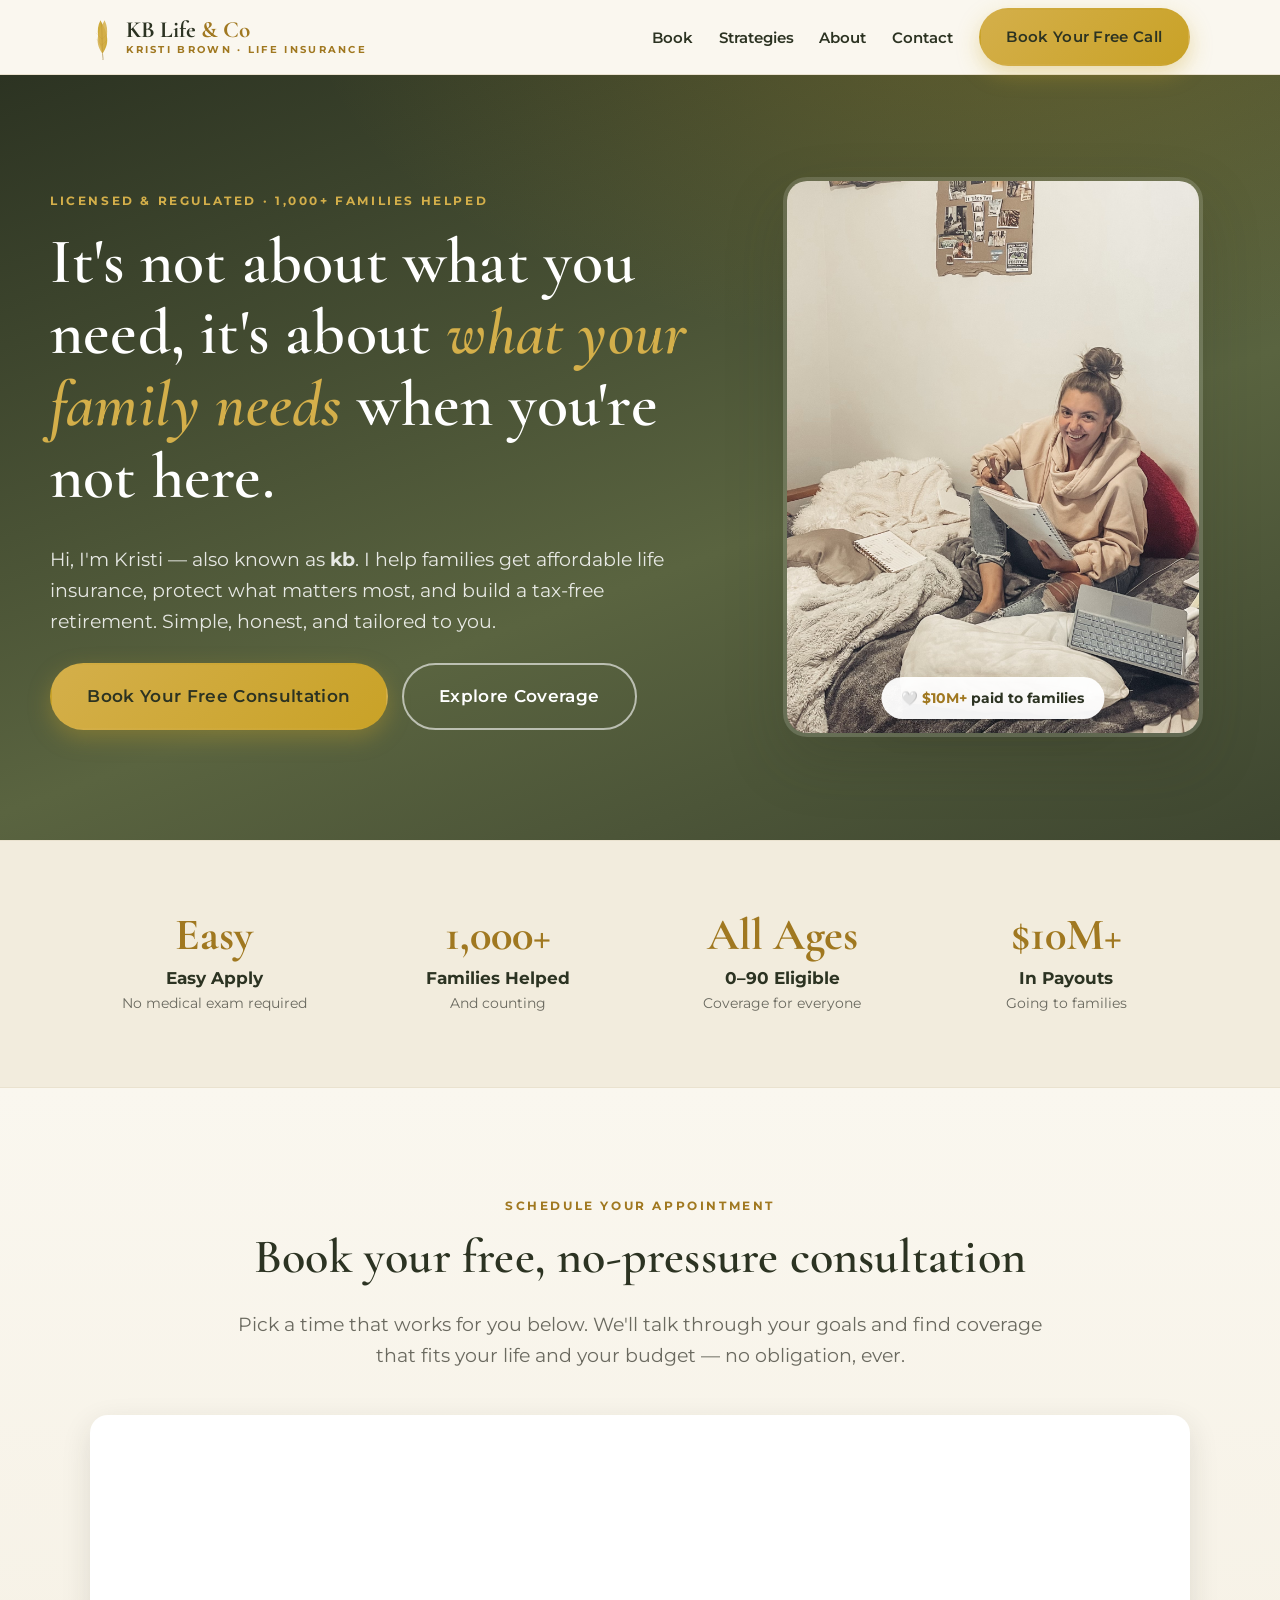
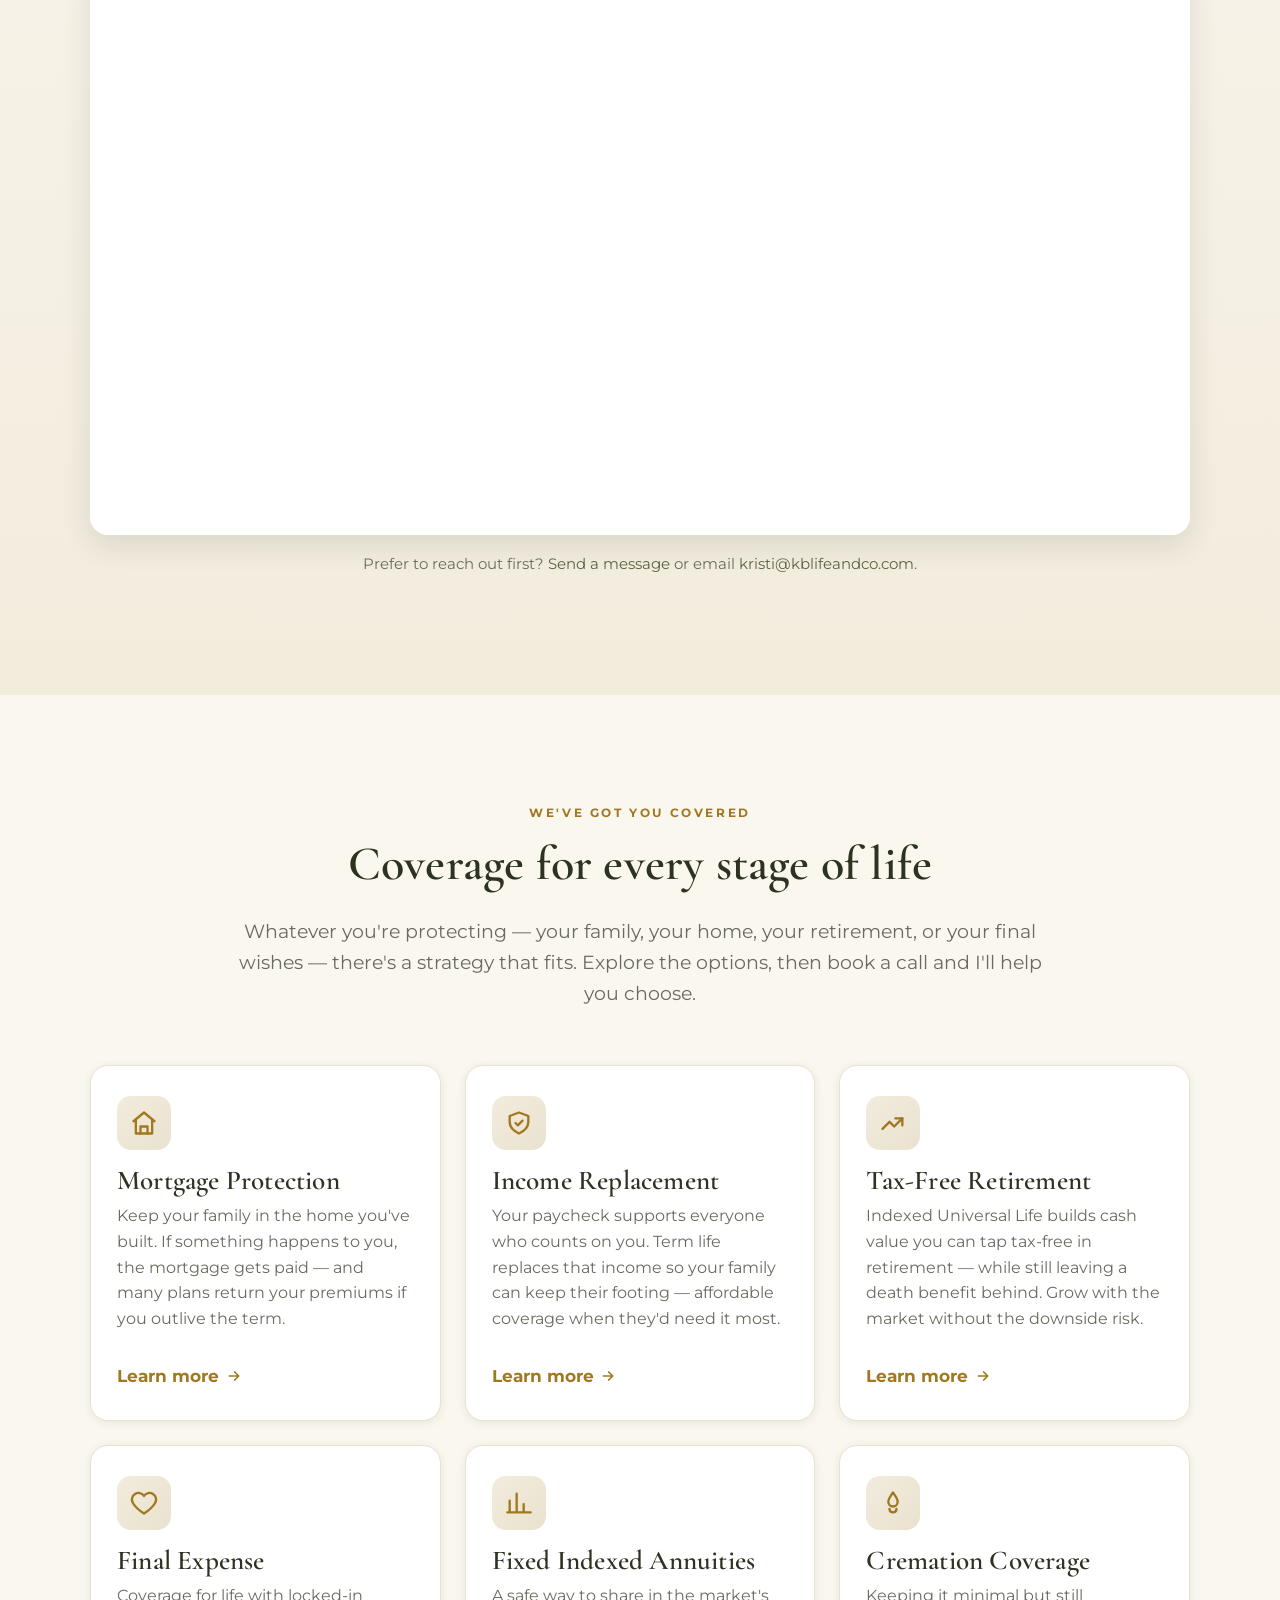
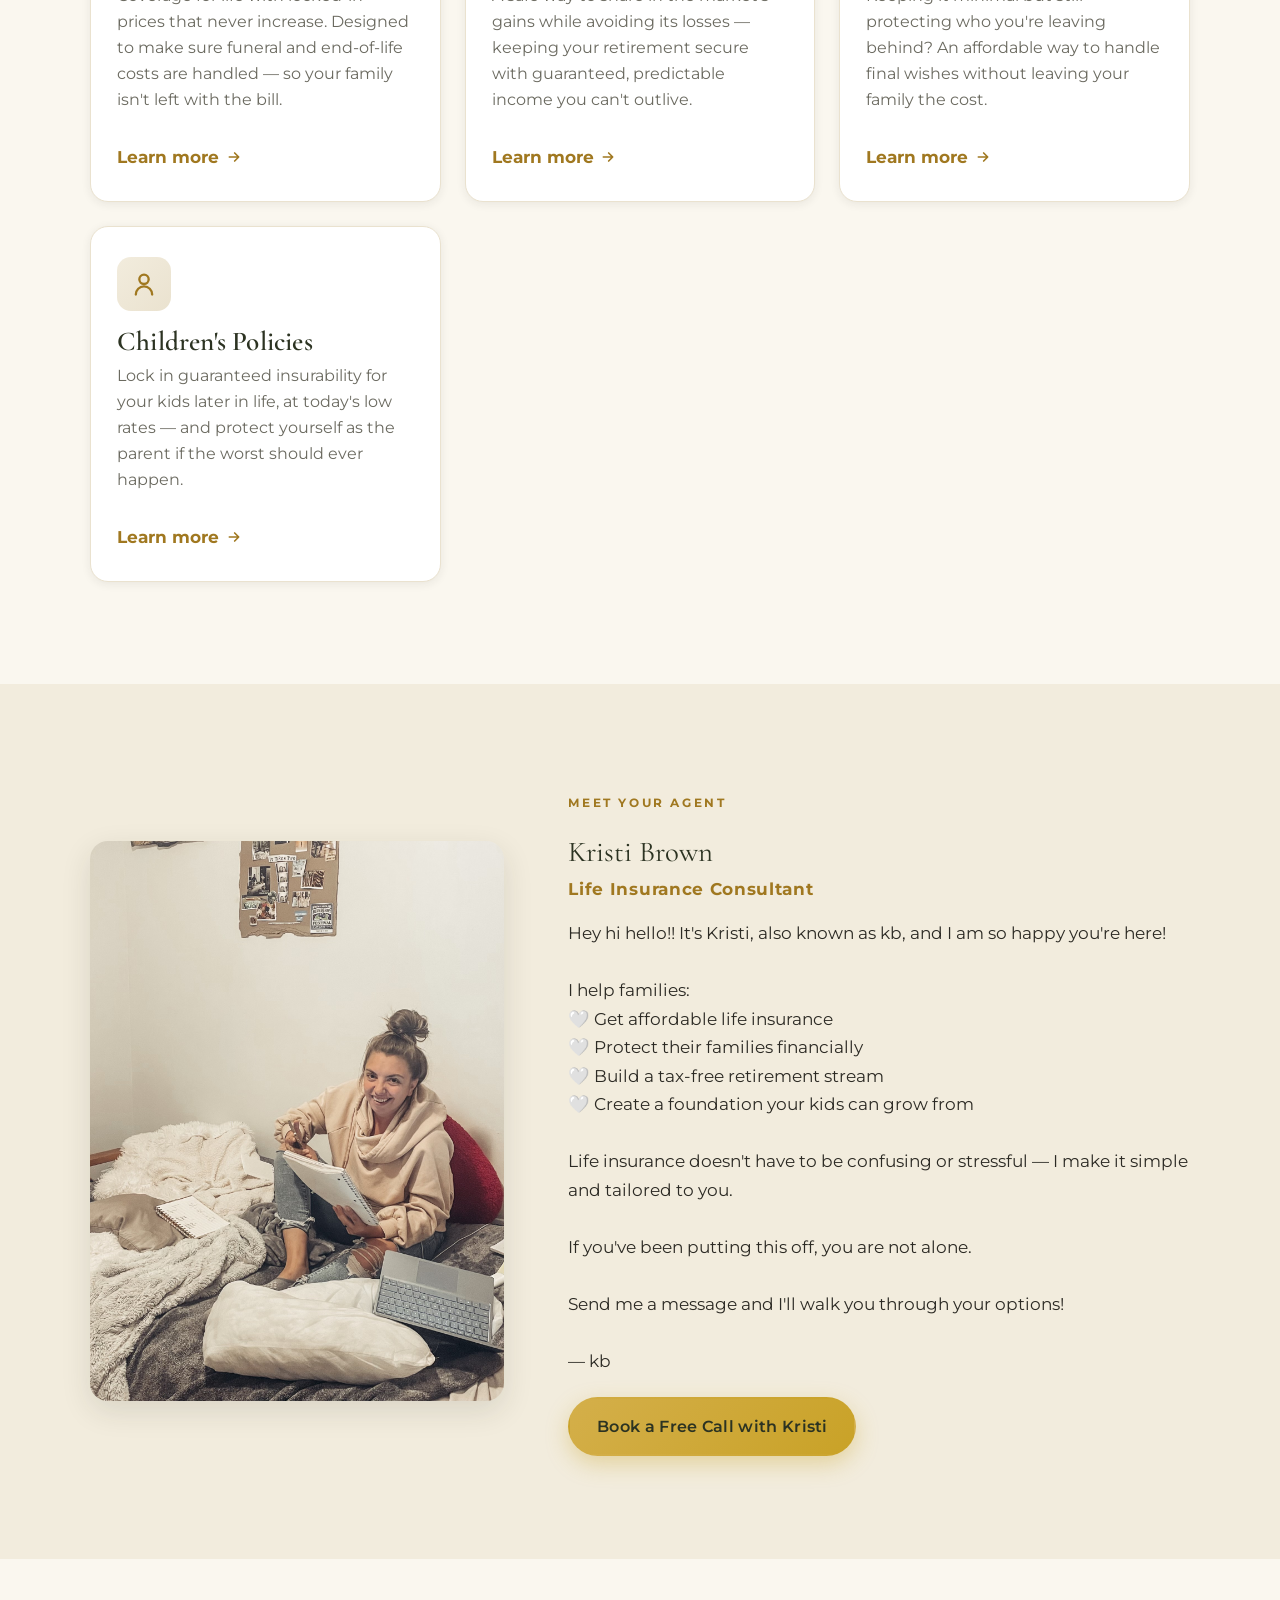
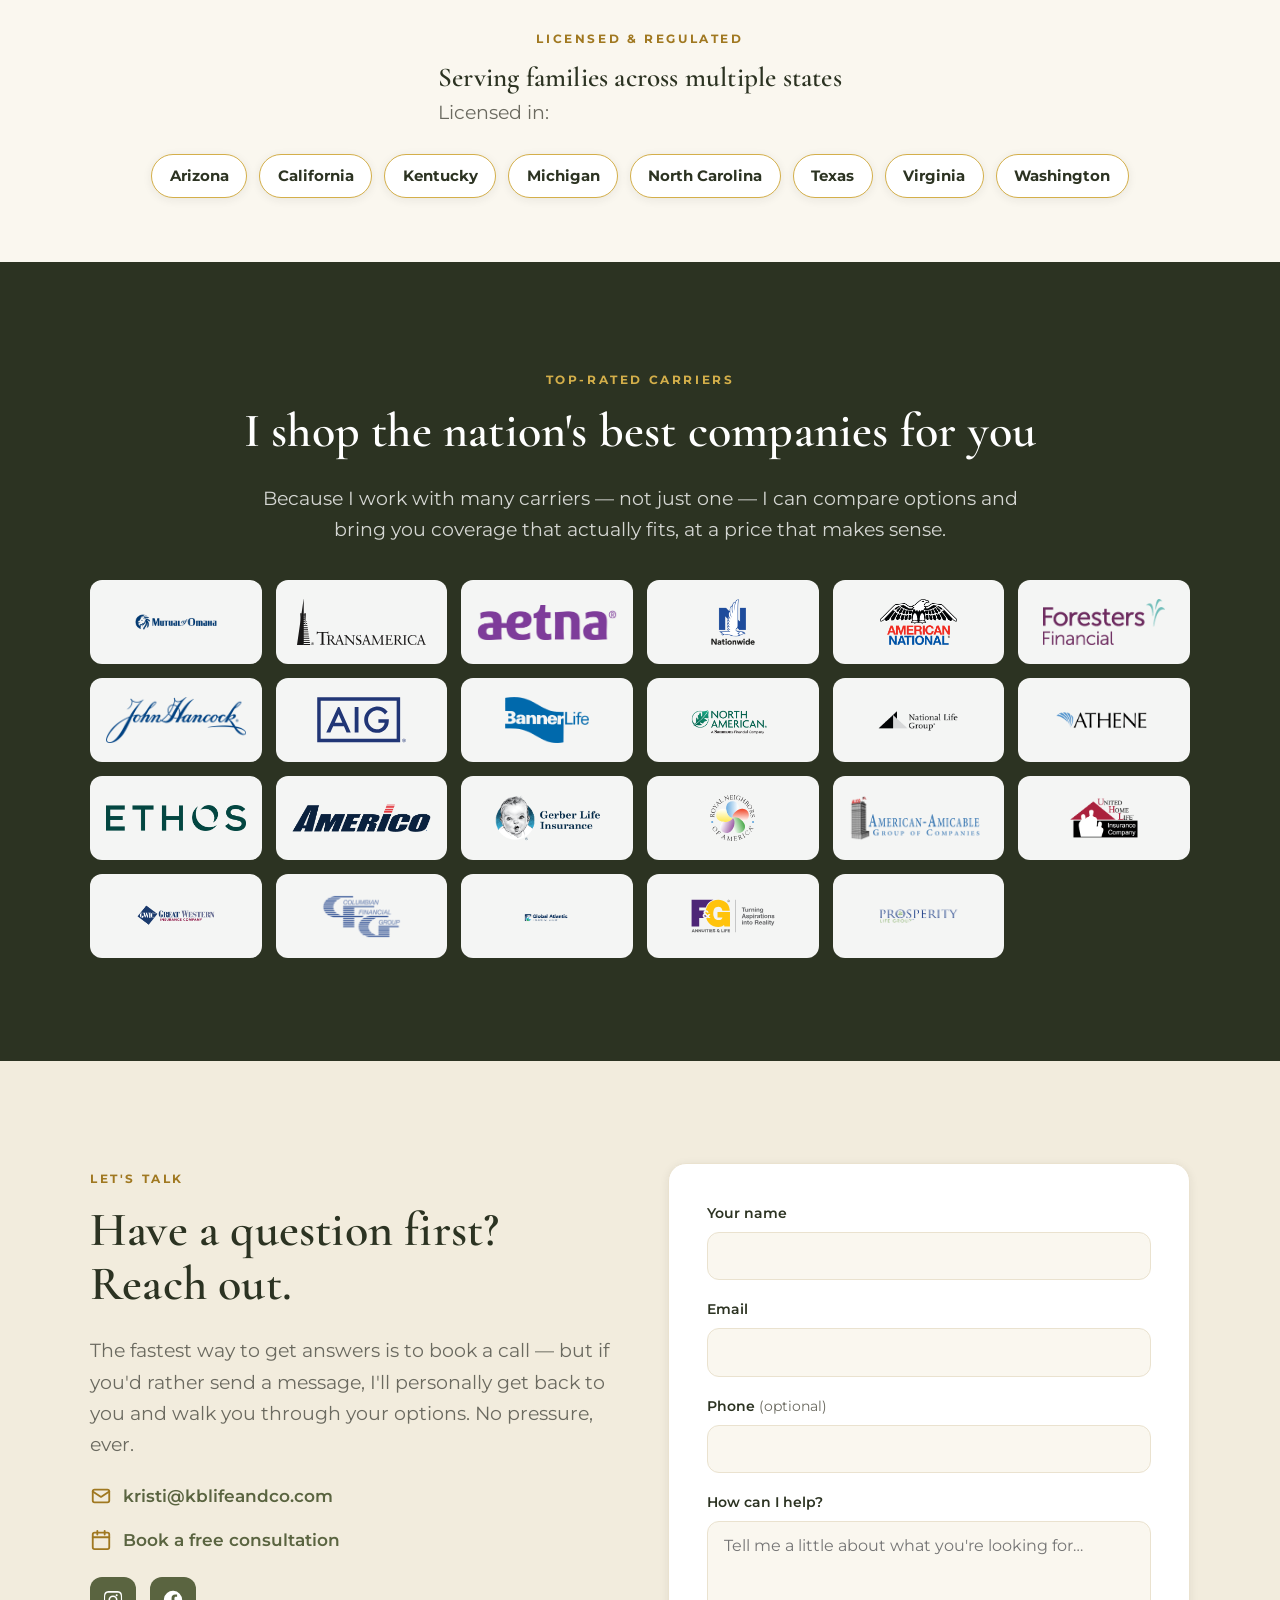
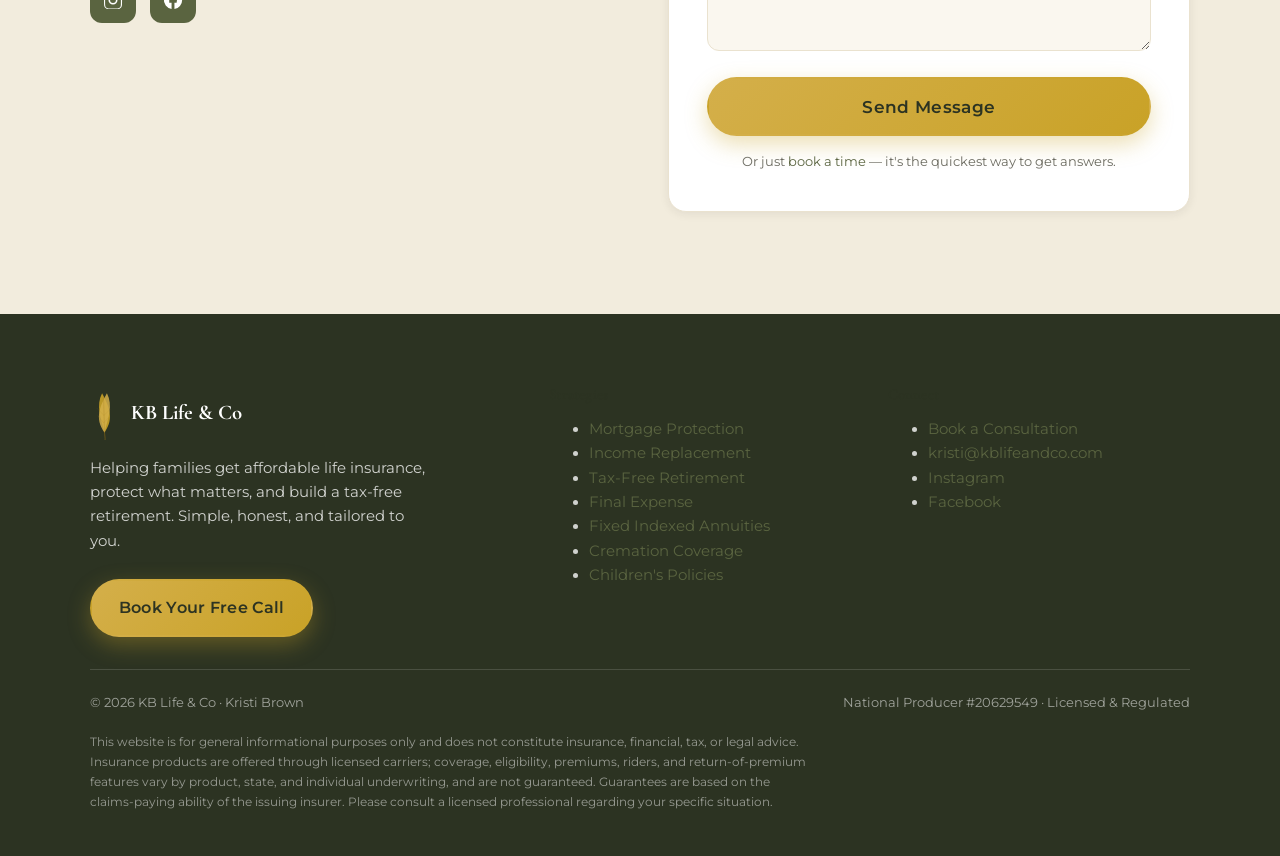
==== index.html @ 9767e6d4 "Initial KB Life & Co marketing + booking site Static responsive site for Kristi Brown (life insuranc" ====
<!DOCTYPE html>
<html lang="en">
<head>
<meta charset="utf-8">
<meta name="viewport" content="width=device-width, initial-scale=1">
<title>KB Life &amp; Co — Life Insurance with Kristi Brown | Book a Free Consultation</title>
<meta name="description" content="Kristi Brown (kb) helps families get affordable life insurance, protect their loved ones, and build a tax-free retirement. Licensed &amp; regulated. Book your free consultation today.">
<meta name="theme-color" content="#3E4630">
<meta property="og:title" content="KB Life & Co — Life Insurance with Kristi Brown">
<meta property="og:description" content="Affordable life insurance, family protection, and tax-free retirement strategies. Book your free consultation.">
<meta property="og:type" content="website">
<meta property="og:url" content="https://kblifeandco.com/">
<link rel="icon" href="assets/img/kb-logo.svg" type="image/svg+xml">
<link rel="preconnect" href="https://fonts.googleapis.com">
<link rel="preconnect" href="https://fonts.gstatic.com" crossorigin>
<link href="https://fonts.googleapis.com/css2?family=Cormorant+Garamond:ital,wght@0,500;0,600;0,700;1,500;1,600&family=Montserrat:wght@400;500;600;700&display=swap" rel="stylesheet">
<link rel="stylesheet" href="assets/css/styles.css">
<script>document.documentElement.classList.add('js');</script>
</head>
<body>

<!-- ============ HEADER ============ -->
<header class="site-header">
  <div class="container">
    <nav class="nav" aria-label="Main navigation">
      <a class="brand" href="index.html" aria-label="KB Life & Co home">
        <img src="assets/img/kb-logo.svg" alt="KB Life & Co gold leaf logo">
        <span class="brand__name">KB Life <span>&amp; Co</span><span class="brand__tag">Kristi Brown · Life Insurance</span></span>
      </a>
      <button class="nav__toggle" aria-label="Open menu" aria-expanded="false" aria-controls="nav-links">
        <span></span><span></span><span></span>
      </button>
      <ul class="nav__links" id="nav-links">
        <li><a href="#book">Book</a></li>
        <li><a href="#strategies">Strategies</a></li>
        <li><a href="#about">About</a></li>
        <li><a href="#contact">Contact</a></li>
        <li><a class="btn btn--gold" href="#book">Book Your Free Call</a></li>
      </ul>
    </nav>
  </div>
</header>

<!-- ============ HERO ============ -->
<section class="hero">
  <div class="container hero__inner">
    <div>
      <span class="eyebrow" style="color:var(--gold-soft)">Licensed &amp; Regulated · 1,000+ Families Helped</span>
      <h1>It's not about what you need, it's about <em>what your family needs</em> when you're not here.</h1>
      <p class="lead">Hi, I'm Kristi — also known as <strong>kb</strong>. I help families get affordable life insurance, protect what matters most, and build a tax-free retirement. Simple, honest, and tailored to you.</p>
      <div class="hero__cta">
        <a class="btn btn--gold btn--lg" href="#book">Book Your Free Consultation</a>
        <a class="btn btn--ghost-light btn--lg" href="#strategies">Explore Coverage</a>
      </div>
    </div>
    <div class="hero__photo">
      <img src="assets/img/kristi.jpg" alt="Kristi Brown, life insurance consultant" width="420" height="560">
      <span class="hero__badge">🤍 <b>$10M+</b> paid to families</span>
    </div>
  </div>
</section>

<!-- ============ STATS ============ -->
<section class="stats section--tight">
  <div class="container">
    <div class="stats__grid">
      <div class="stat reveal"><div class="stat__num">Easy</div><div class="stat__label">Easy Apply</div><div class="stat__sub">No medical exam required</div></div>
      <div class="stat reveal"><div class="stat__num">1,000+</div><div class="stat__label">Families Helped</div><div class="stat__sub">And counting</div></div>
      <div class="stat reveal"><div class="stat__num">All Ages</div><div class="stat__label">0–90 Eligible</div><div class="stat__sub">Coverage for everyone</div></div>
      <div class="stat reveal"><div class="stat__num">$10M+</div><div class="stat__label">In Payouts</div><div class="stat__sub">Going to families</div></div>
    </div>
  </div>
</section>

<!-- ============ BOOKING ============ -->
<section class="booking section" id="book">
  <div class="container center">
    <span class="eyebrow">Schedule Your Appointment</span>
    <h2>Book your free, no-pressure consultation</h2>
    <p class="lead center">Pick a time that works for you below. We'll talk through your goals and find coverage that fits your life and your budget — no obligation, ever.</p>
    <div style="height:28px"></div>
    <!-- Calendly inline widget -->
    <div class="calendly-inline-widget" data-url="https://calendly.com/kblifeagencyandco/lit?hide_gdpr_banner=1&primary_color=c9a227" data-resize="true"></div>
    <p class="booking__fallback">Prefer to reach out first? <a href="#contact">Send a message</a> or email <a href="mailto:kristi@kblifeandco.com">kristi@kblifeandco.com</a>.</p>
  </div>
</section>

<!-- ============ STRATEGIES ============ -->
<section class="section" id="strategies">
  <div class="container">
    <div class="center">
      <span class="eyebrow">We've Got You Covered</span>
      <h2>Coverage for every stage of life</h2>
      <p class="lead center">Whatever you're protecting — your family, your home, your retirement, or your final wishes — there's a strategy that fits. Explore the options, then book a call and I'll help you choose.</p>
    </div>
    <div style="height:40px"></div>
    <div class="cards">

      <a class="card reveal" href="strategies/mortgage-protection.html">
        <div class="card__icon"><svg viewBox="0 0 24 24" fill="none" stroke-width="2" stroke-linecap="round" stroke-linejoin="round"><path d="M3 10.5 12 3l9 7.5"/><path d="M5 9.5V21h14V9.5"/><path d="M9 21v-6h6v6"/></svg></div>
        <h3>Mortgage Protection</h3>
        <p>Keep your family in the home you've built. If something happens to you, the mortgage gets paid — and many plans return your premiums if you outlive the term.</p>
        <span class="card__link">Learn more <svg viewBox="0 0 24 24" fill="none" stroke="currentColor" stroke-width="2.5" stroke-linecap="round" stroke-linejoin="round"><path d="M5 12h14M13 6l6 6-6 6"/></svg></span>
      </a>

      <a class="card reveal" href="strategies/income-replacement.html">
        <div class="card__icon"><svg viewBox="0 0 24 24" fill="none" stroke-width="2" stroke-linecap="round" stroke-linejoin="round"><path d="M12 3 4 6v5c0 5 3.5 8 8 10 4.5-2 8-5 8-10V6z"/><path d="M9 12l2 2 4-4"/></svg></div>
        <h3>Income Replacement</h3>
        <p>Your paycheck supports everyone who counts on you. Term life replaces that income so your family can keep their footing — affordable coverage when they'd need it most.</p>
        <span class="card__link">Learn more <svg viewBox="0 0 24 24" fill="none" stroke="currentColor" stroke-width="2.5" stroke-linecap="round" stroke-linejoin="round"><path d="M5 12h14M13 6l6 6-6 6"/></svg></span>
      </a>

      <a class="card reveal" href="strategies/retirement-iul.html">
        <div class="card__icon"><svg viewBox="0 0 24 24" fill="none" stroke-width="2" stroke-linecap="round" stroke-linejoin="round"><path d="M3 17l6-6 4 4 7-7"/><path d="M14 8h6v6"/></svg></div>
        <h3>Tax-Free Retirement</h3>
        <p>Indexed Universal Life builds cash value you can tap tax-free in retirement — while still leaving a death benefit behind. Grow with the market without the downside risk.</p>
        <span class="card__link">Learn more <svg viewBox="0 0 24 24" fill="none" stroke="currentColor" stroke-width="2.5" stroke-linecap="round" stroke-linejoin="round"><path d="M5 12h14M13 6l6 6-6 6"/></svg></span>
      </a>

      <a class="card reveal" href="strategies/final-expense.html">
        <div class="card__icon"><svg viewBox="0 0 24 24" fill="none" stroke-width="2" stroke-linecap="round" stroke-linejoin="round"><path d="M12 21s-7-4.5-9.5-9A5.5 5.5 0 0 1 12 6a5.5 5.5 0 0 1 9.5 6c-2.5 4.5-9.5 9-9.5 9z"/></svg></div>
        <h3>Final Expense</h3>
        <p>Coverage for life with locked-in prices that never increase. Designed to make sure funeral and end-of-life costs are handled — so your family isn't left with the bill.</p>
        <span class="card__link">Learn more <svg viewBox="0 0 24 24" fill="none" stroke="currentColor" stroke-width="2.5" stroke-linecap="round" stroke-linejoin="round"><path d="M5 12h14M13 6l6 6-6 6"/></svg></span>
      </a>

      <a class="card reveal" href="strategies/annuities.html">
        <div class="card__icon"><svg viewBox="0 0 24 24" fill="none" stroke-width="2" stroke-linecap="round" stroke-linejoin="round"><path d="M4 20V10M10 20V4M16 20v-7M22 20H2"/></svg></div>
        <h3>Fixed Indexed Annuities</h3>
        <p>A safe way to share in the market's gains while avoiding its losses — keeping your retirement secure with guaranteed, predictable income you can't outlive.</p>
        <span class="card__link">Learn more <svg viewBox="0 0 24 24" fill="none" stroke="currentColor" stroke-width="2.5" stroke-linecap="round" stroke-linejoin="round"><path d="M5 12h14M13 6l6 6-6 6"/></svg></span>
      </a>

      <a class="card reveal" href="strategies/cremation.html">
        <div class="card__icon"><svg viewBox="0 0 24 24" fill="none" stroke-width="2" stroke-linecap="round" stroke-linejoin="round"><path d="M12 3c2 3 4 5 4 8a4 4 0 0 1-8 0c0-3 2-5 4-8z"/><path d="M9 17c0 2 1.5 3 3 3s3-1 3-3"/></svg></div>
        <h3>Cremation Coverage</h3>
        <p>Keeping it minimal but still protecting who you're leaving behind? An affordable way to handle final wishes without leaving your family the cost.</p>
        <span class="card__link">Learn more <svg viewBox="0 0 24 24" fill="none" stroke="currentColor" stroke-width="2.5" stroke-linecap="round" stroke-linejoin="round"><path d="M5 12h14M13 6l6 6-6 6"/></svg></span>
      </a>

      <a class="card reveal" href="strategies/childrens-policies.html">
        <div class="card__icon"><svg viewBox="0 0 24 24" fill="none" stroke-width="2" stroke-linecap="round" stroke-linejoin="round"><circle cx="12" cy="8" r="4"/><path d="M5 21c0-3.9 3.1-7 7-7s7 3.1 7 7"/></svg></div>
        <h3>Children's Policies</h3>
        <p>Lock in guaranteed insurability for your kids later in life, at today's low rates — and protect yourself as the parent if the worst should ever happen.</p>
        <span class="card__link">Learn more <svg viewBox="0 0 24 24" fill="none" stroke="currentColor" stroke-width="2.5" stroke-linecap="round" stroke-linejoin="round"><path d="M5 12h14M13 6l6 6-6 6"/></svg></span>
      </a>

    </div>
  </div>
</section>

<!-- ============ ABOUT ============ -->
<section class="section" id="about" style="background:var(--cream-2)">
  <div class="container">
    <div class="about__grid">
      <div class="about__photo reveal">
        <img src="assets/img/kristi.jpg" alt="Kristi Brown" width="460" height="560">
      </div>
      <div class="reveal">
        <span class="eyebrow">Meet Your Agent</span>
        <p class="about__name">Kristi Brown</p>
        <p class="about__role">Life Insurance Consultant</p>
        <div class="about__bio">Hey hi hello!! It's Kristi, also known as kb, and I am so happy you're here!

I help families:
🤍 Get affordable life insurance
🤍 Protect their families financially
🤍 Build a tax-free retirement stream
🤍 Create a foundation your kids can grow from

Life insurance doesn't have to be confusing or stressful — I make it simple and tailored to you.

If you've been putting this off, you are not alone.

Send me a message and I'll walk you through your options!

— kb</div>
        <div class="hero__cta" style="margin-top:1.4rem">
          <a class="btn btn--gold" href="#book">Book a Free Call with Kristi</a>
        </div>
      </div>
    </div>
  </div>
</section>

<!-- ============ STATES ============ -->
<section class="section--tight states">
  <div class="container">
    <span class="eyebrow">Licensed &amp; Regulated</span>
    <h3 style="margin-bottom:.2rem">Serving families across multiple states</h3>
    <p class="lead center" style="margin-bottom:0">Licensed in:</p>
    <div class="states__chips">
      <span class="chip">Arizona</span>
      <span class="chip">California</span>
      <span class="chip">Kentucky</span>
      <span class="chip">Michigan</span>
      <span class="chip">North Carolina</span>
      <span class="chip">Texas</span>
      <span class="chip">Virginia</span>
      <span class="chip">Washington</span>
    </div>
  </div>
</section>

<!-- ============ CARRIERS ============ -->
<section class="section carriers">
  <div class="container center">
    <span class="eyebrow" style="color:var(--gold-soft)">Top-Rated Carriers</span>
    <h2>I shop the nation's best companies for you</h2>
    <p class="lead center">Because I work with many carriers — not just one — I can compare options and bring you coverage that actually fits, at a price that makes sense.</p>
    <div class="carriers__grid">
      <div class="carrier"><img src="assets/img/carriers/mutual-of-omaha.png" alt="Mutual of Omaha" loading="lazy"></div>
      <div class="carrier"><img src="assets/img/carriers/transamerica.svg" alt="Transamerica" loading="lazy"></div>
      <div class="carrier"><img src="assets/img/carriers/aetna.png" alt="Aetna" loading="lazy"></div>
      <div class="carrier"><img src="assets/img/carriers/nationwide.png" alt="Nationwide" loading="lazy"></div>
      <div class="carrier"><img src="assets/img/carriers/american-national.png" alt="American National" loading="lazy"></div>
      <div class="carrier"><img src="assets/img/carriers/foresters-financial.png" alt="Foresters Financial" loading="lazy"></div>
      <div class="carrier"><img src="assets/img/carriers/john-hancock.png" alt="John Hancock" loading="lazy"></div>
      <div class="carrier"><img src="assets/img/carriers/aig.svg" alt="AIG" loading="lazy"></div>
      <div class="carrier"><img src="assets/img/carriers/banner-life.png" alt="Banner Life" loading="lazy"></div>
      <div class="carrier"><img src="assets/img/carriers/north-american.png" alt="North American" loading="lazy"></div>
      <div class="carrier"><img src="assets/img/carriers/national-life-group.png" alt="National Life Group" loading="lazy"></div>
      <div class="carrier"><img src="assets/img/carriers/athene.png" alt="Athene Annuity" loading="lazy"></div>
      <div class="carrier"><img src="assets/img/carriers/ethos.png" alt="Ethos" loading="lazy"></div>
      <div class="carrier"><img src="assets/img/carriers/americo.png" alt="Americo" loading="lazy"></div>
      <div class="carrier"><img src="assets/img/carriers/gerber-life-insurance.png" alt="Gerber Life Insurance" loading="lazy"></div>
      <div class="carrier"><img src="assets/img/carriers/royal-neighbors-of-america.svg" alt="Royal Neighbors of America" loading="lazy"></div>
      <div class="carrier"><img src="assets/img/carriers/american-amicable.png" alt="American Amicable" loading="lazy"></div>
      <div class="carrier"><img src="assets/img/carriers/united-home-life.png" alt="United Home Life" loading="lazy"></div>
      <div class="carrier"><img src="assets/img/carriers/great-western.png" alt="Great Western" loading="lazy"></div>
      <div class="carrier"><img src="assets/img/carriers/columbian-financial-group.png" alt="Columbian Financial Group" loading="lazy"></div>
      <div class="carrier"><img src="assets/img/carriers/global-atlantic-financial-group.webp" alt="Global Atlantic" loading="lazy"></div>
      <div class="carrier"><img src="assets/img/carriers/fglife.svg" alt="F&G Annuities & Life" loading="lazy"></div>
      <div class="carrier"><img src="assets/img/carriers/prosperity.png" alt="Prosperity Life Group" loading="lazy"></div>
    </div>
  </div>
</section>

<!-- ============ CONTACT ============ -->
<section class="section contact" id="contact">
  <div class="container">
    <div class="contact__grid">
      <div class="contact__aside">
        <span class="eyebrow">Let's Talk</span>
        <h2>Have a question first? Reach out.</h2>
        <p class="lead">The fastest way to get answers is to book a call — but if you'd rather send a message, I'll personally get back to you and walk you through your options. No pressure, ever.</p>
        <div class="contact__line">
          <svg viewBox="0 0 24 24" fill="none" stroke-width="2" stroke-linecap="round" stroke-linejoin="round"><rect x="3" y="5" width="18" height="14" rx="2"/><path d="m3 7 9 6 9-6"/></svg>
          <a href="mailto:kristi@kblifeandco.com">kristi@kblifeandco.com</a>
        </div>
        <div class="contact__line">
          <svg viewBox="0 0 24 24" fill="none" stroke-width="2" stroke-linecap="round" stroke-linejoin="round"><path d="M8 2v4M16 2v4M3 9h18"/><rect x="3" y="4" width="18" height="18" rx="2"/></svg>
          <a href="#book">Book a free consultation</a>
        </div>
        <div class="socials">
          <a href="https://www.instagram.com/_kristib/" target="_blank" rel="noopener" aria-label="Instagram">
            <svg viewBox="0 0 24 24"><path d="M12 2.2c3.2 0 3.6 0 4.9.07 1.17.05 1.8.25 2.23.41.56.22.96.48 1.38.9.42.42.68.82.9 1.38.16.42.36 1.06.41 2.23.06 1.27.07 1.65.07 4.86s0 3.6-.07 4.86c-.05 1.17-.25 1.8-.41 2.23-.22.56-.48.96-.9 1.38-.42.42-.82.68-1.38.9-.42.16-1.06.36-2.23.41-1.27.06-1.65.07-4.86.07s-3.6 0-4.86-.07c-1.17-.05-1.8-.25-2.23-.41a3.72 3.72 0 0 1-1.38-.9 3.72 3.72 0 0 1-.9-1.38c-.16-.42-.36-1.06-.41-2.23C2.21 15.6 2.2 15.2 2.2 12s0-3.6.07-4.86c.05-1.17.25-1.8.41-2.23.22-.56.48-.96.9-1.38.42-.42.82-.68 1.38-.9.42-.16 1.06-.36 2.23-.41C8.4 2.21 8.8 2.2 12 2.2zm0 1.8c-3.15 0-3.52.01-4.76.07-.9.04-1.39.19-1.71.32-.43.17-.74.37-1.06.69-.32.32-.52.63-.69 1.06-.13.32-.28.81-.32 1.71-.06 1.24-.07 1.61-.07 4.76s.01 3.52.07 4.76c.04.9.19 1.39.32 1.71.17.43.37.74.69 1.06.32.32.63.52 1.06.69.32.13.81.28 1.71.32 1.24.06 1.61.07 4.76.07s3.52-.01 4.76-.07c.9-.04 1.39-.19 1.71-.32.43-.17.74-.37 1.06-.69.32-.32.52-.63.69-1.06.13-.32.28-.81.32-1.71.06-1.24.07-1.61.07-4.76s-.01-3.52-.07-4.76c-.04-.9-.19-1.39-.32-1.71a2.85 2.85 0 0 0-.69-1.06 2.85 2.85 0 0 0-1.06-.69c-.32-.13-.81-.28-1.71-.32C15.52 4.01 15.15 4 12 4zm0 3.06A4.94 4.94 0 1 0 12 17a4.94 4.94 0 0 0 0-9.88zm0 8.14A3.2 3.2 0 1 1 12 8.8a3.2 3.2 0 0 1 0 6.4zm5.14-8.34a1.15 1.15 0 1 1-2.3 0 1.15 1.15 0 0 1 2.3 0z"/></svg>
          </a>
          <a href="https://www.facebook.com/profile.php?id=61575520573444" target="_blank" rel="noopener" aria-label="Facebook">
            <svg viewBox="0 0 24 24"><path d="M22 12a10 10 0 1 0-11.56 9.88v-6.99H7.9V12h2.54V9.8c0-2.5 1.49-3.89 3.78-3.89 1.09 0 2.24.2 2.24.2v2.46h-1.26c-1.24 0-1.63.77-1.63 1.56V12h2.78l-.44 2.89h-2.34v6.99A10 10 0 0 0 22 12z"/></svg>
          </a>
        </div>
      </div>

      <form class="form" id="contact-form" method="POST" action="mailto:kristi@kblifeandco.com" novalidate>
        <div class="field">
          <label for="name">Your name</label>
          <input type="text" id="name" name="name" autocomplete="name" required>
        </div>
        <div class="field">
          <label for="email">Email</label>
          <input type="email" id="email" name="email" autocomplete="email" required>
        </div>
        <div class="field">
          <label for="phone">Phone <span style="color:var(--muted);font-weight:400">(optional)</span></label>
          <input type="tel" id="phone" name="phone" autocomplete="tel">
        </div>
        <div class="field">
          <label for="message">How can I help?</label>
          <textarea id="message" name="message" placeholder="Tell me a little about what you're looking for…" required></textarea>
        </div>
        <button type="submit" class="btn btn--gold btn--lg" style="width:100%; justify-content:center">Send Message</button>
        <p style="font-size:.82rem;color:var(--muted);margin:.9rem 0 0;text-align:center">Or just <a href="#book">book a time</a> — it's the quickest way to get answers.</p>
      </form>
    </div>
  </div>
</section>

<!-- ============ FOOTER ============ -->
<footer class="site-footer">
  <div class="container">
    <div class="footer__top">
      <div>
        <div class="footer__brand">
          <img src="assets/img/kb-logo.svg" alt="KB Life & Co logo">
          <b>KB Life &amp; Co</b>
        </div>
        <p style="max-width:34ch">Helping families get affordable life insurance, protect what matters, and build a tax-free retirement. Simple, honest, and tailored to you.</p>
        <a class="btn btn--gold" href="#book" style="margin-top:.6rem">Book Your Free Call</a>
      </div>
      <div>
        <h4>Strategies</h4>
        <ul>
          <li><a href="strategies/mortgage-protection.html">Mortgage Protection</a></li>
          <li><a href="strategies/income-replacement.html">Income Replacement</a></li>
          <li><a href="strategies/retirement-iul.html">Tax-Free Retirement</a></li>
          <li><a href="strategies/final-expense.html">Final Expense</a></li>
          <li><a href="strategies/annuities.html">Fixed Indexed Annuities</a></li>
          <li><a href="strategies/cremation.html">Cremation Coverage</a></li>
          <li><a href="strategies/childrens-policies.html">Children's Policies</a></li>
        </ul>
      </div>
      <div>
        <h4>Connect</h4>
        <ul>
          <li><a href="#book">Book a Consultation</a></li>
          <li><a href="mailto:kristi@kblifeandco.com">kristi@kblifeandco.com</a></li>
          <li><a href="https://www.instagram.com/_kristib/" target="_blank" rel="noopener">Instagram</a></li>
          <li><a href="https://www.facebook.com/profile.php?id=61575520573444" target="_blank" rel="noopener">Facebook</a></li>
        </ul>
      </div>
    </div>
    <div class="footer__bottom">
      <span>© <span data-year>2026</span> KB Life &amp; Co · Kristi Brown</span>
      <span>National Producer #20629549 · Licensed &amp; Regulated</span>
    </div>
    <p class="footer__disc">This website is for general informational purposes only and does not constitute insurance, financial, tax, or legal advice. Insurance products are offered through licensed carriers; coverage, eligibility, premiums, riders, and return-of-premium features vary by product, state, and individual underwriting, and are not guaranteed. Guarantees are based on the claims-paying ability of the issuing insurer. Please consult a licensed professional regarding your specific situation.</p>
  </div>
</footer>

<script src="https://assets.calendly.com/assets/external/widget.js" async></script>
<script src="assets/js/main.js"></script>
</body>
</html>
---- assets/css/styles.css ----
/* ===========================================================
   KB Life & Co — kblifeandco.com
   Brand: olive green · gold leaf · warm neutrals
   Fully responsive: phone / tablet / desktop
   =========================================================== */

:root{
  /* Brand */
  --olive:        #5A6440;
  --olive-dark:   #3E4630;
  --olive-deep:   #2C3322;
  --olive-light:  #7C8559;
  --gold:         #C9A227;
  --gold-soft:    #D4AF4A;
  --gold-deep:    #A07820;
  --cream:        #FAF7EF;
  --cream-2:      #F2ECDD;
  --sand:         #EAE2CF;
  --ink:          #2C2A24;
  --muted:        #6B6A60;
  --white:        #ffffff;

  --shadow-sm: 0 2px 10px rgba(44,42,36,.08);
  --shadow-md: 0 10px 30px rgba(44,42,36,.12);
  --shadow-lg: 0 24px 60px rgba(44,42,36,.18);

  --radius:   18px;
  --radius-sm:12px;
  --maxw: 1180px;

  --serif: "Cormorant Garamond", Georgia, "Times New Roman", serif;
  --sans:  "Montserrat", system-ui, -apple-system, "Segoe UI", Roboto, sans-serif;
}

*,*::before,*::after{ box-sizing:border-box; }
html{ scroll-behavior:smooth; -webkit-text-size-adjust:100%; }
body{
  margin:0;
  font-family:var(--sans);
  color:var(--ink);
  background:var(--cream);
  line-height:1.65;
  font-size:17px;
  -webkit-font-smoothing:antialiased;
  overflow-x:hidden;
}
img{ max-width:100%; display:block; }
a{ color:var(--olive); text-decoration:none; }
a:hover{ color:var(--gold-deep); }

h1,h2,h3,h4{
  font-family:var(--serif);
  font-weight:600;
  line-height:1.12;
  color:var(--olive-deep);
  margin:0 0 .5em;
  letter-spacing:.2px;
  overflow-wrap:break-word;
  word-wrap:break-word;
}
h1{ font-size:clamp(2.05rem, 7vw, 4rem); }
h2{ font-size:clamp(1.9rem, 4vw, 3rem); }
h3{ font-size:clamp(1.3rem, 2.4vw, 1.7rem); }
p{ margin:0 0 1rem; }

.container{ width:100%; max-width:var(--maxw); margin-inline:auto; padding-inline:clamp(20px,5vw,40px); }
.section{ padding:clamp(56px,8vw,110px) 0; }
.section--tight{ padding:clamp(40px,5vw,64px) 0; }
.center{ text-align:center; }
.eyebrow{
  font-family:var(--sans);
  font-weight:700;
  letter-spacing:.22em;
  text-transform:uppercase;
  font-size:.74rem;
  color:var(--gold-deep);
  margin-bottom:.9rem;
  display:inline-block;
}
.lead{ font-size:1.18rem; color:var(--muted); max-width:62ch; }
.center .lead{ margin-inline:auto; }
.gold-text{ color:var(--gold-deep); }

/* ---------- Buttons ---------- */
.btn{
  display:inline-flex; align-items:center; gap:.55em;
  font-family:var(--sans); font-weight:600; font-size:.98rem;
  padding:.92em 1.7em; border-radius:999px; border:2px solid transparent;
  cursor:pointer; transition:transform .18s ease, box-shadow .18s ease, background .2s ease, color .2s ease;
  letter-spacing:.02em;
}
.btn:active{ transform:translateY(1px); }
.btn--gold{
  background:linear-gradient(135deg,var(--gold-soft),var(--gold));
  color:var(--olive-deep); box-shadow:0 8px 22px rgba(201,162,39,.35);
}
.btn--gold:hover{ color:var(--olive-deep); transform:translateY(-2px); box-shadow:0 12px 28px rgba(201,162,39,.45); }
.btn--olive{ background:var(--olive); color:#fff; }
.btn--olive:hover{ background:var(--olive-dark); color:#fff; transform:translateY(-2px); }
.btn--ghost{ background:transparent; border-color:var(--olive); color:var(--olive); }
.btn--ghost:hover{ background:var(--olive); color:#fff; }
.btn--ghost-light{ background:transparent; border-color:rgba(255,255,255,.6); color:#fff; }
.btn--ghost-light:hover{ background:#fff; color:var(--olive-deep); }
.btn--lg{ font-size:1.05rem; padding:1.05em 2.1em; }

/* ---------- Header / Nav ---------- */
.site-header{
  position:sticky; top:0; z-index:50;
  background:rgba(250,247,239,.92);
  backdrop-filter:saturate(140%) blur(10px);
  border-bottom:1px solid var(--sand);
}
.nav{ display:flex; align-items:center; justify-content:space-between; gap:1rem; min-height:74px; }
.brand{ display:flex; align-items:center; gap:.7rem; }
.brand img{ height:46px; width:auto; }
.brand__name{ font-family:var(--serif); font-size:1.45rem; font-weight:700; color:var(--olive-deep); line-height:1; }
.brand__name span{ color:var(--gold-deep); }
.brand__tag{ display:block; font-family:var(--sans); font-size:.6rem; letter-spacing:.24em; text-transform:uppercase; color:var(--muted); margin-top:3px; }

.nav__links{ display:flex; align-items:center; gap:1.6rem; list-style:none; margin:0; padding:0; }
.nav__links a{ font-weight:600; font-size:.95rem; color:var(--olive-deep); }
.nav__links a:hover{ color:var(--gold-deep); }

.nav__toggle{
  display:none; background:none; border:0; cursor:pointer; padding:8px;
  width:44px; height:44px; flex-direction:column; justify-content:center; gap:5px;
}
.nav__toggle span{ display:block; height:2.5px; width:26px; background:var(--olive-deep); border-radius:2px; transition:.25s; }
.nav.open .nav__toggle span:nth-child(1){ transform:translateY(7.5px) rotate(45deg); }
.nav.open .nav__toggle span:nth-child(2){ opacity:0; }
.nav.open .nav__toggle span:nth-child(3){ transform:translateY(-7.5px) rotate(-45deg); }

@media (max-width:880px){
  .nav__toggle{ display:flex; }
  .nav__links{
    position:absolute; top:74px; left:0; right:0;
    flex-direction:column; align-items:stretch; gap:0;
    background:var(--cream); border-bottom:1px solid var(--sand);
    box-shadow:var(--shadow-md);
    max-height:0; overflow:hidden; transition:max-height .35s ease;
  }
  .nav.open .nav__links{ max-height:520px; }
  .nav__links li{ border-top:1px solid var(--sand); }
  .nav__links a{ display:block; padding:16px 24px; }
  .nav__links .btn{ margin:14px 24px; justify-content:center; }
}

/* ---------- Hero ---------- */
.hero{
  position:relative; overflow:hidden;
  background:
    radial-gradient(1200px 600px at 80% -10%, rgba(201,162,39,.22), transparent 60%),
    linear-gradient(160deg,var(--olive-deep),var(--olive) 60%, var(--olive-dark));
  color:#fff;
}
.hero__inner{ display:grid; grid-template-columns:1.15fr .85fr; gap:clamp(28px,5vw,64px); align-items:center; padding:clamp(56px,8vw,104px) 0; }
.hero h1{ color:#fff; }
.hero h1 em{ font-style:italic; color:var(--gold-soft); }
.hero p.lead{ color:rgba(255,255,255,.86); }
.hero__cta{ display:flex; flex-wrap:wrap; gap:14px; margin-top:1.6rem; }
.hero__photo{ position:relative; }
.hero__photo img{
  width:100%; max-width:420px; margin-inline:auto;
  border-radius:24px; box-shadow:var(--shadow-lg);
  border:4px solid rgba(255,255,255,.14);
  object-fit:cover;
}
.hero__badge{
  position:absolute; bottom:18px; left:50%; transform:translateX(-50%);
  background:rgba(255,255,255,.95); color:var(--olive-deep);
  padding:10px 20px; border-radius:999px; font-weight:700; font-size:.85rem;
  box-shadow:var(--shadow-md); white-space:nowrap;
}
.hero__badge b{ color:var(--gold-deep); }
@media (max-width:820px){
  .hero__inner{ grid-template-columns:1fr; text-align:center; }
  .hero__cta{ justify-content:center; }
  .hero .lead{ margin-inline:auto; }
  .hero__photo{ order:-1; }
  .hero__photo img{ max-width:300px; }
}

/* ---------- Stats band ---------- */
.stats{ background:var(--cream-2); border-block:1px solid var(--sand); }
.stats__grid{ display:grid; grid-template-columns:repeat(4,1fr); gap:clamp(16px,3vw,36px); }
.stat{ text-align:center; padding:8px; }
.stat__num{ font-family:var(--serif); font-weight:700; font-size:clamp(1.9rem,4vw,2.8rem); color:var(--gold-deep); line-height:1; }
.stat__label{ font-weight:700; color:var(--olive-deep); margin-top:.4rem; }
.stat__sub{ font-size:.86rem; color:var(--muted); }
@media (max-width:680px){ .stats__grid{ grid-template-columns:repeat(2,1fr); row-gap:30px; } }

/* ---------- Booking ---------- */
.booking{ background:linear-gradient(180deg,var(--cream),var(--cream-2)); }
.calendly-inline-widget{ min-width:320px; height:720px; border-radius:var(--radius); overflow:hidden; box-shadow:var(--shadow-md); background:#fff; }
@media (max-width:600px){ .calendly-inline-widget{ height:1000px; } }
.booking__fallback{ margin-top:1rem; color:var(--muted); font-size:.95rem; }

/* ---------- About ---------- */
.about__grid{ display:grid; grid-template-columns:.8fr 1.2fr; gap:clamp(28px,5vw,64px); align-items:center; }
.about__photo img{ border-radius:var(--radius); box-shadow:var(--shadow-md); width:100%; object-fit:cover; }
.about__bio{ white-space:pre-line; font-size:1.08rem; }
.about__name{ font-family:var(--serif); font-size:1.8rem; color:var(--olive-deep); margin:0; }
.about__role{ color:var(--gold-deep); font-weight:700; letter-spacing:.04em; margin-bottom:1rem; }
@media (max-width:780px){ .about__grid{ grid-template-columns:1fr; } .about__photo img{ max-width:360px; margin-inline:auto; } }

/* ---------- Strategy cards ---------- */
.cards{ display:grid; grid-template-columns:repeat(3,1fr); gap:24px; }
@media (max-width:900px){ .cards{ grid-template-columns:repeat(2,1fr); } }
@media (max-width:560px){ .cards{ grid-template-columns:1fr; } }
.card{
  background:#fff; border:1px solid var(--sand); border-radius:var(--radius);
  padding:30px 26px; box-shadow:var(--shadow-sm);
  transition:transform .2s ease, box-shadow .2s ease, border-color .2s ease;
  display:flex; flex-direction:column;
}
.card:hover{ transform:translateY(-4px); box-shadow:var(--shadow-md); border-color:var(--gold-soft); }
.card__icon{
  width:54px; height:54px; border-radius:14px; display:grid; place-items:center;
  background:linear-gradient(135deg,var(--cream-2),var(--sand)); margin-bottom:16px;
}
.card__icon svg{ width:28px; height:28px; stroke:var(--gold-deep); }
.card h3{ margin-bottom:.4rem; }
.card p{ color:var(--muted); font-size:.98rem; flex:1; }
.card__link{ margin-top:14px; font-weight:700; color:var(--gold-deep); display:inline-flex; align-items:center; gap:.4em; }
.card__link svg{ width:16px; height:16px; transition:transform .2s; }
.card:hover .card__link svg{ transform:translateX(4px); }

/* ---------- Carriers ---------- */
.carriers{ background:var(--olive-deep); color:#fff; }
.carriers h2{ color:#fff; }
.carriers .lead{ color:rgba(255,255,255,.8); }
.carriers__grid{ display:grid; grid-template-columns:repeat(6,1fr); gap:14px; margin-top:2.2rem; }
.carrier{
  background:rgba(255,255,255,.95); border-radius:12px; padding:16px;
  display:grid; place-items:center; min-height:84px;
}
.carrier img{ max-height:46px; width:auto; object-fit:contain; filter:contrast(1.02); }
@media (max-width:980px){ .carriers__grid{ grid-template-columns:repeat(4,1fr); } }
@media (max-width:560px){ .carriers__grid{ grid-template-columns:repeat(3,1fr); gap:10px; } .carrier{ min-height:64px; padding:10px; } }

/* ---------- States ---------- */
.states{ text-align:center; }
.states__chips{ display:flex; flex-wrap:wrap; gap:12px; justify-content:center; margin-top:1.6rem; }
.chip{
  background:#fff; border:1.5px solid var(--gold-soft); color:var(--olive-deep);
  font-weight:700; padding:.55em 1.15em; border-radius:999px; font-size:.95rem;
  box-shadow:var(--shadow-sm);
}

/* ---------- Contact ---------- */
.contact{ background:var(--cream-2); }
.contact__grid{ display:grid; grid-template-columns:1fr 1fr; gap:clamp(28px,5vw,56px); align-items:start; }
@media (max-width:820px){ .contact__grid{ grid-template-columns:1fr; } }
.form{ background:#fff; border:1px solid var(--sand); border-radius:var(--radius); padding:clamp(24px,4vw,38px); box-shadow:var(--shadow-sm); }
.field{ margin-bottom:18px; }
.field label{ display:block; font-weight:600; font-size:.9rem; margin-bottom:.4rem; color:var(--olive-deep); }
.field input,.field textarea{
  width:100%; padding:.85em 1em; border:1.5px solid var(--sand); border-radius:12px;
  font-family:var(--sans); font-size:1rem; color:var(--ink); background:var(--cream); transition:border-color .2s, box-shadow .2s;
}
.field input:focus,.field textarea:focus{ outline:none; border-color:var(--gold); box-shadow:0 0 0 3px rgba(201,162,39,.18); background:#fff; }
.field textarea{ min-height:130px; resize:vertical; }
.contact__aside .lead{ margin-bottom:1.4rem; }
.contact__line{ display:flex; align-items:center; gap:.7rem; margin-bottom:1rem; font-weight:600; color:var(--olive-deep); }
.contact__line svg{ width:22px; height:22px; stroke:var(--gold-deep); flex:none; }
.socials{ display:flex; gap:14px; margin-top:1.4rem; }
.socials a{
  width:46px; height:46px; border-radius:12px; display:grid; place-items:center;
  background:var(--olive); color:#fff; transition:transform .2s, background .2s;
}
.socials a:hover{ background:var(--gold-deep); color:#fff; transform:translateY(-2px); }
.socials svg{ width:22px; height:22px; fill:currentColor; }

/* ---------- Page hero (interior) ---------- */
.page-hero{
  background:
    radial-gradient(900px 500px at 90% -20%, rgba(201,162,39,.2), transparent 60%),
    linear-gradient(160deg,var(--olive-deep),var(--olive));
  color:#fff; padding:clamp(56px,8vw,96px) 0 clamp(48px,6vw,72px);
}
.page-hero h1{ color:#fff; max-width:18ch; }
.page-hero .lead{ color:rgba(255,255,255,.86); }
.breadcrumb{ font-size:.85rem; color:rgba(255,255,255,.7); margin-bottom:1rem; }
.breadcrumb a{ color:rgba(255,255,255,.9); }
.prose{ max-width:72ch; }
.prose h2{ margin-top:2rem; }
.prose ul{ padding-left:1.2rem; }
.prose li{ margin-bottom:.5rem; }
.callout{
  background:var(--cream-2); border-left:4px solid var(--gold); border-radius:12px;
  padding:22px 26px; margin:2rem 0; box-shadow:var(--shadow-sm);
}
.cta-band{
  background:linear-gradient(135deg,var(--olive),var(--olive-dark)); color:#fff;
  border-radius:var(--radius); padding:clamp(30px,5vw,56px); text-align:center; box-shadow:var(--shadow-md);
}
.cta-band h2{ color:#fff; }
.cta-band .lead{ color:rgba(255,255,255,.85); margin-inline:auto; margin-bottom:1.4rem; }

/* related strategies */
.related{ display:flex; flex-wrap:wrap; gap:12px; margin-top:1.4rem; }
.related a{ background:#fff; border:1px solid var(--sand); border-radius:999px; padding:.5em 1.1em; font-weight:600; font-size:.92rem; box-shadow:var(--shadow-sm); }
.related a:hover{ border-color:var(--gold-soft); color:var(--gold-deep); }

/* ---------- Footer ---------- */
.site-footer{ background:var(--olive-deep); color:rgba(255,255,255,.78); padding:clamp(46px,6vw,72px) 0 28px; font-size:.92rem; }
.footer__top{ display:grid; grid-template-columns:1.4fr 1fr 1fr; gap:36px; padding-bottom:32px; border-bottom:1px solid rgba(255,255,255,.14); }
.footer__brand{ display:flex; align-items:center; gap:.7rem; margin-bottom:1rem; }
.footer__brand img{ height:54px; }
.footer__brand b{ font-family:var(--serif); font-size:1.3rem; color:#fff; }
.footer h4{ color:#fff; font-family:var(--sans); font-size:.8rem; letter-spacing:.18em; text-transform:uppercase; margin-bottom:1rem; }
.footer ul{ list-style:none; padding:0; margin:0; }
.footer ul li{ margin-bottom:.6rem; }
.footer a{ color:rgba(255,255,255,.78); }
.footer a:hover{ color:var(--gold-soft); }
.footer__bottom{ padding-top:22px; display:flex; flex-wrap:wrap; gap:10px 24px; justify-content:space-between; font-size:.82rem; color:rgba(255,255,255,.55); }
.footer__disc{ margin-top:18px; font-size:.78rem; color:rgba(255,255,255,.5); line-height:1.6; max-width:90ch; }
@media (max-width:760px){ .footer__top{ grid-template-columns:1fr 1fr; } }
@media (max-width:480px){ .footer__top{ grid-template-columns:1fr; } }

/* reveal on scroll — only hidden when JS is active (.js gate); always visible otherwise */
.js .reveal{ opacity:0; transform:translateY(22px); transition:opacity .6s ease, transform .6s ease; }
.reveal.in{ opacity:1; transform:none; }
@media (prefers-reduced-motion:reduce){ .js .reveal{ opacity:1; transform:none; transition:none; } html{ scroll-behavior:auto; } }
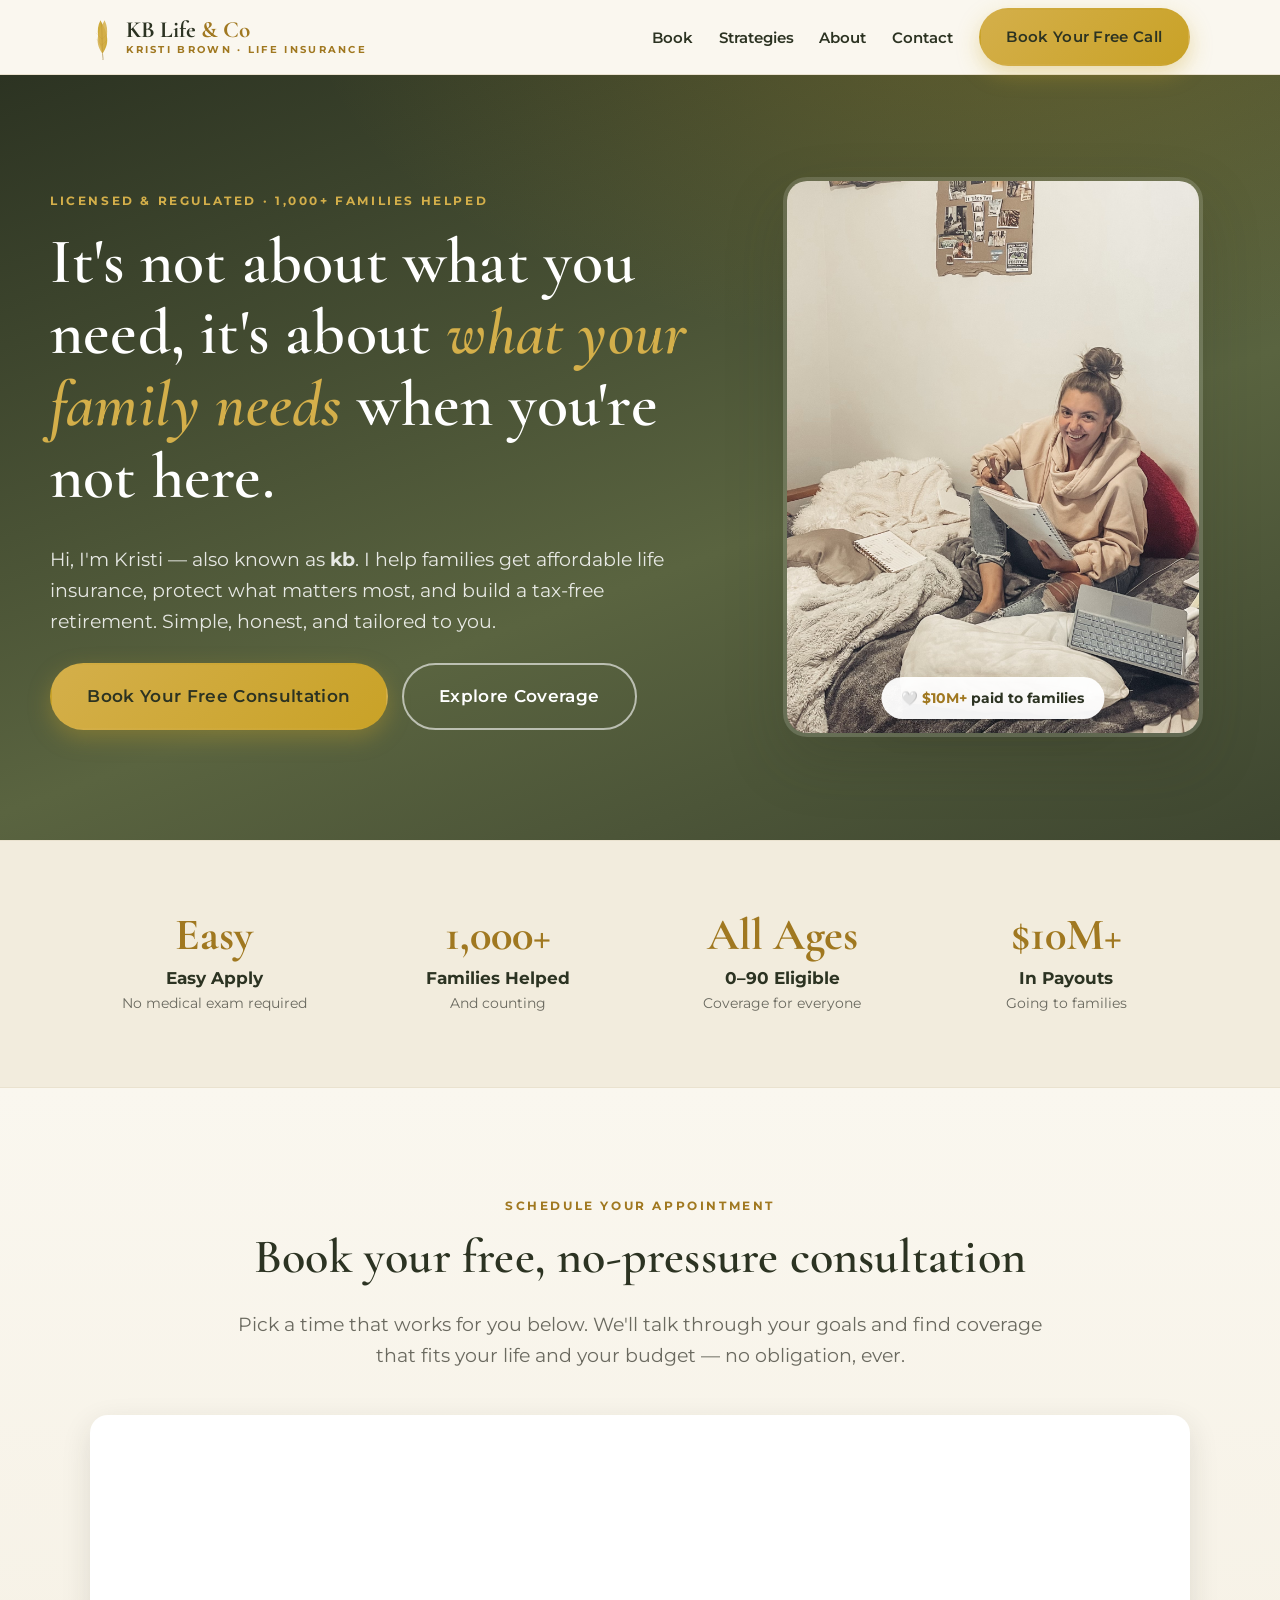
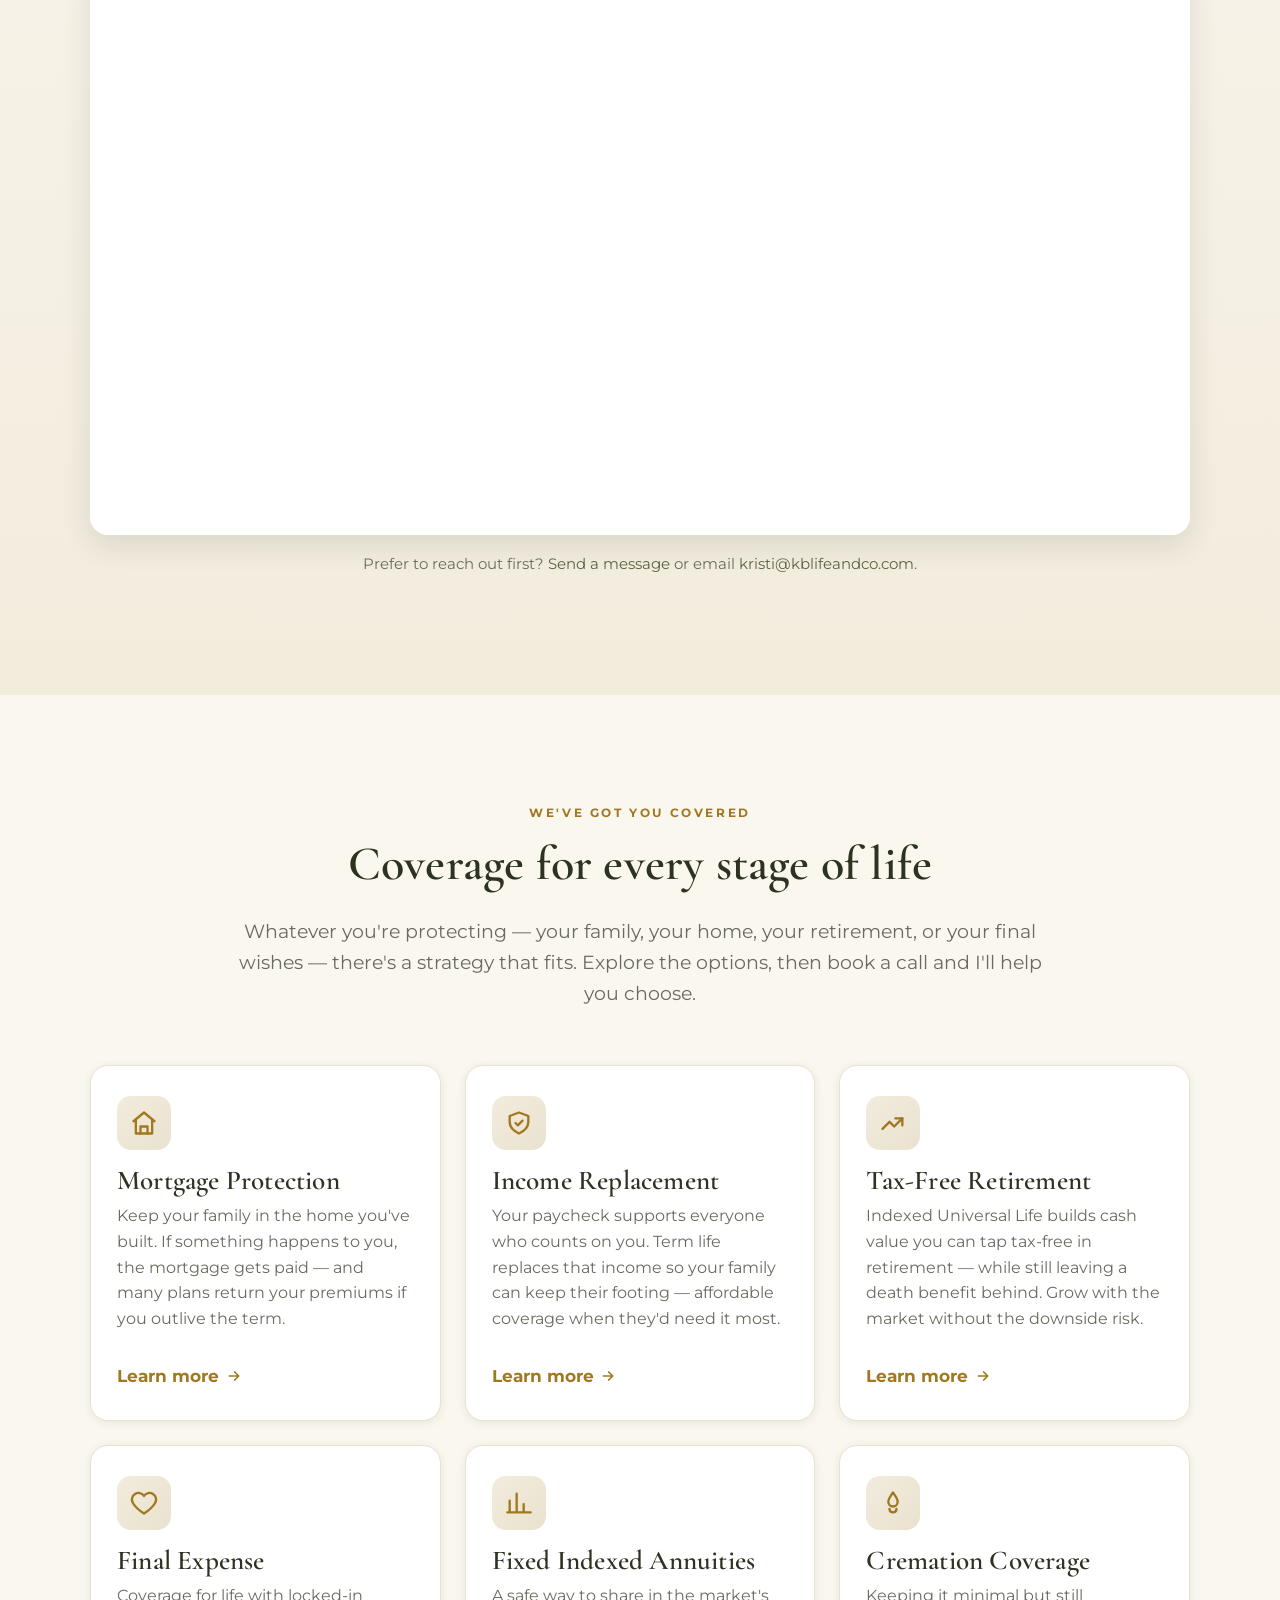
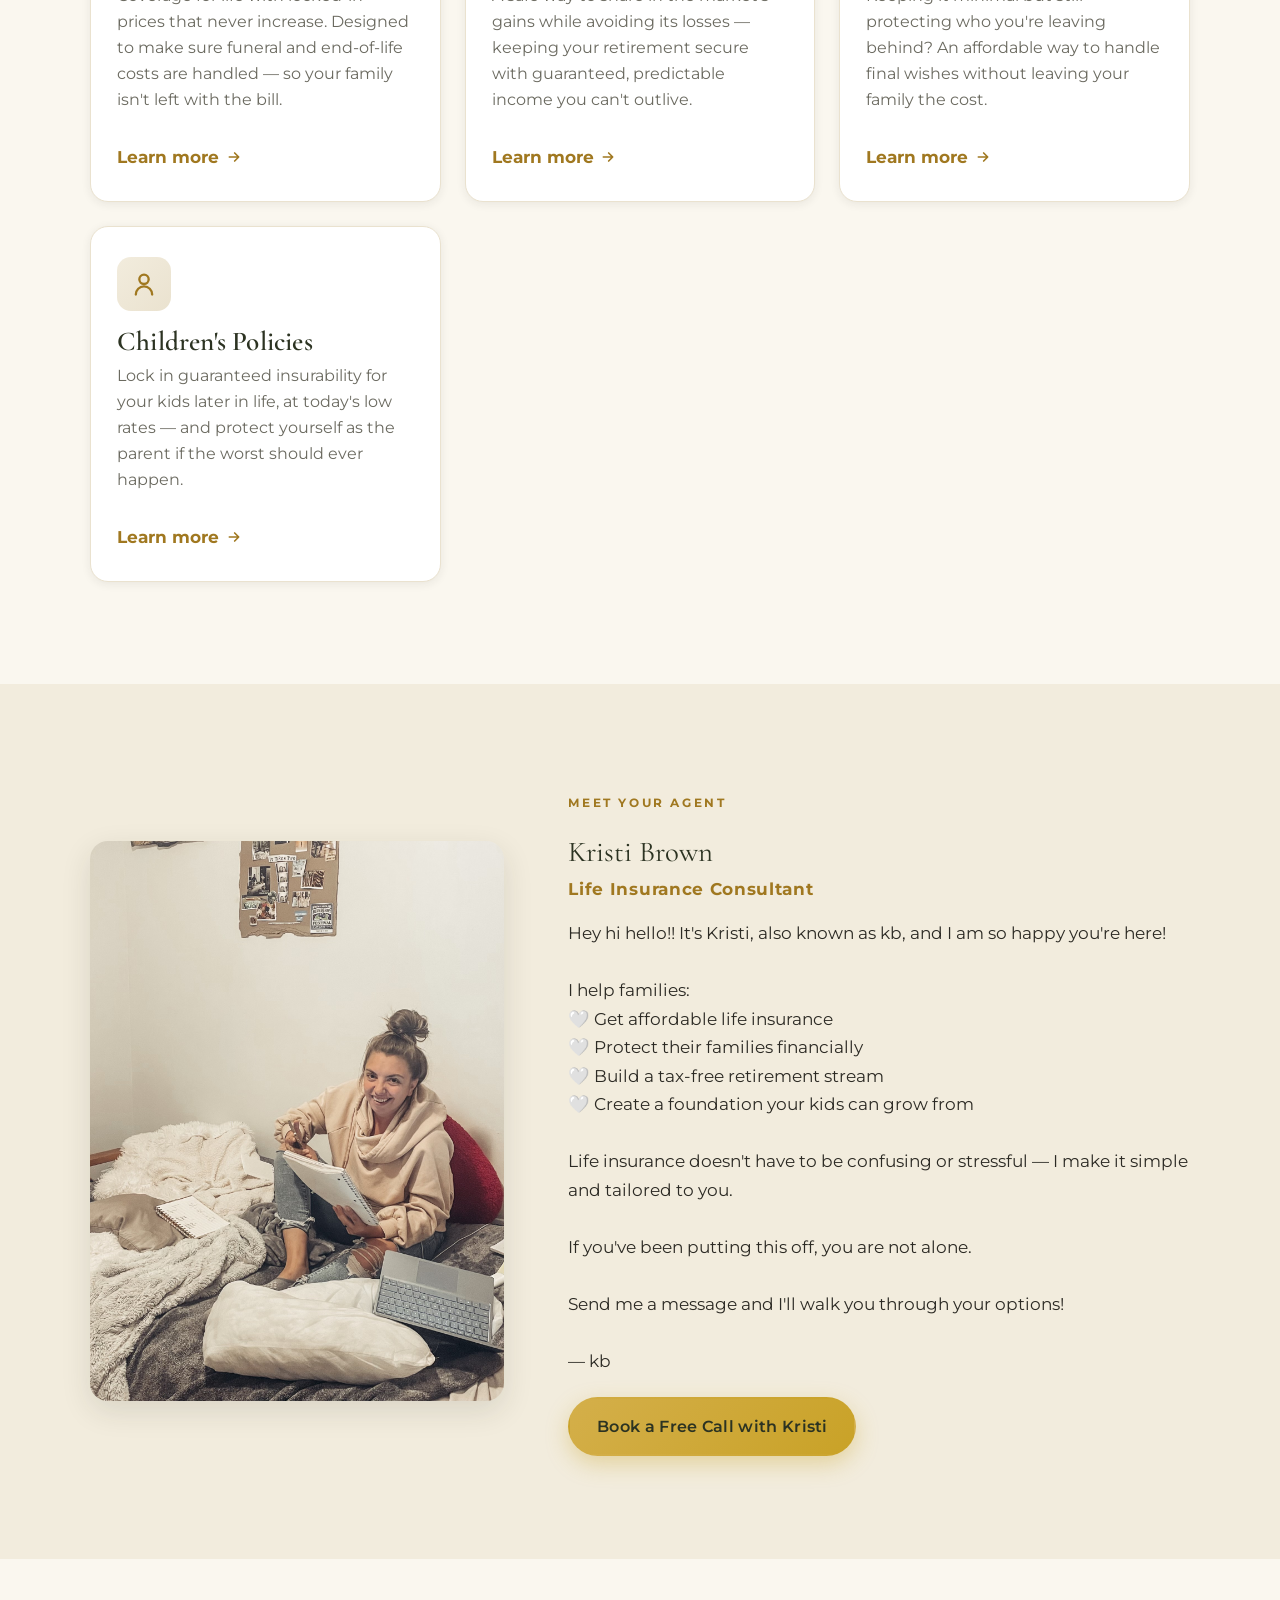
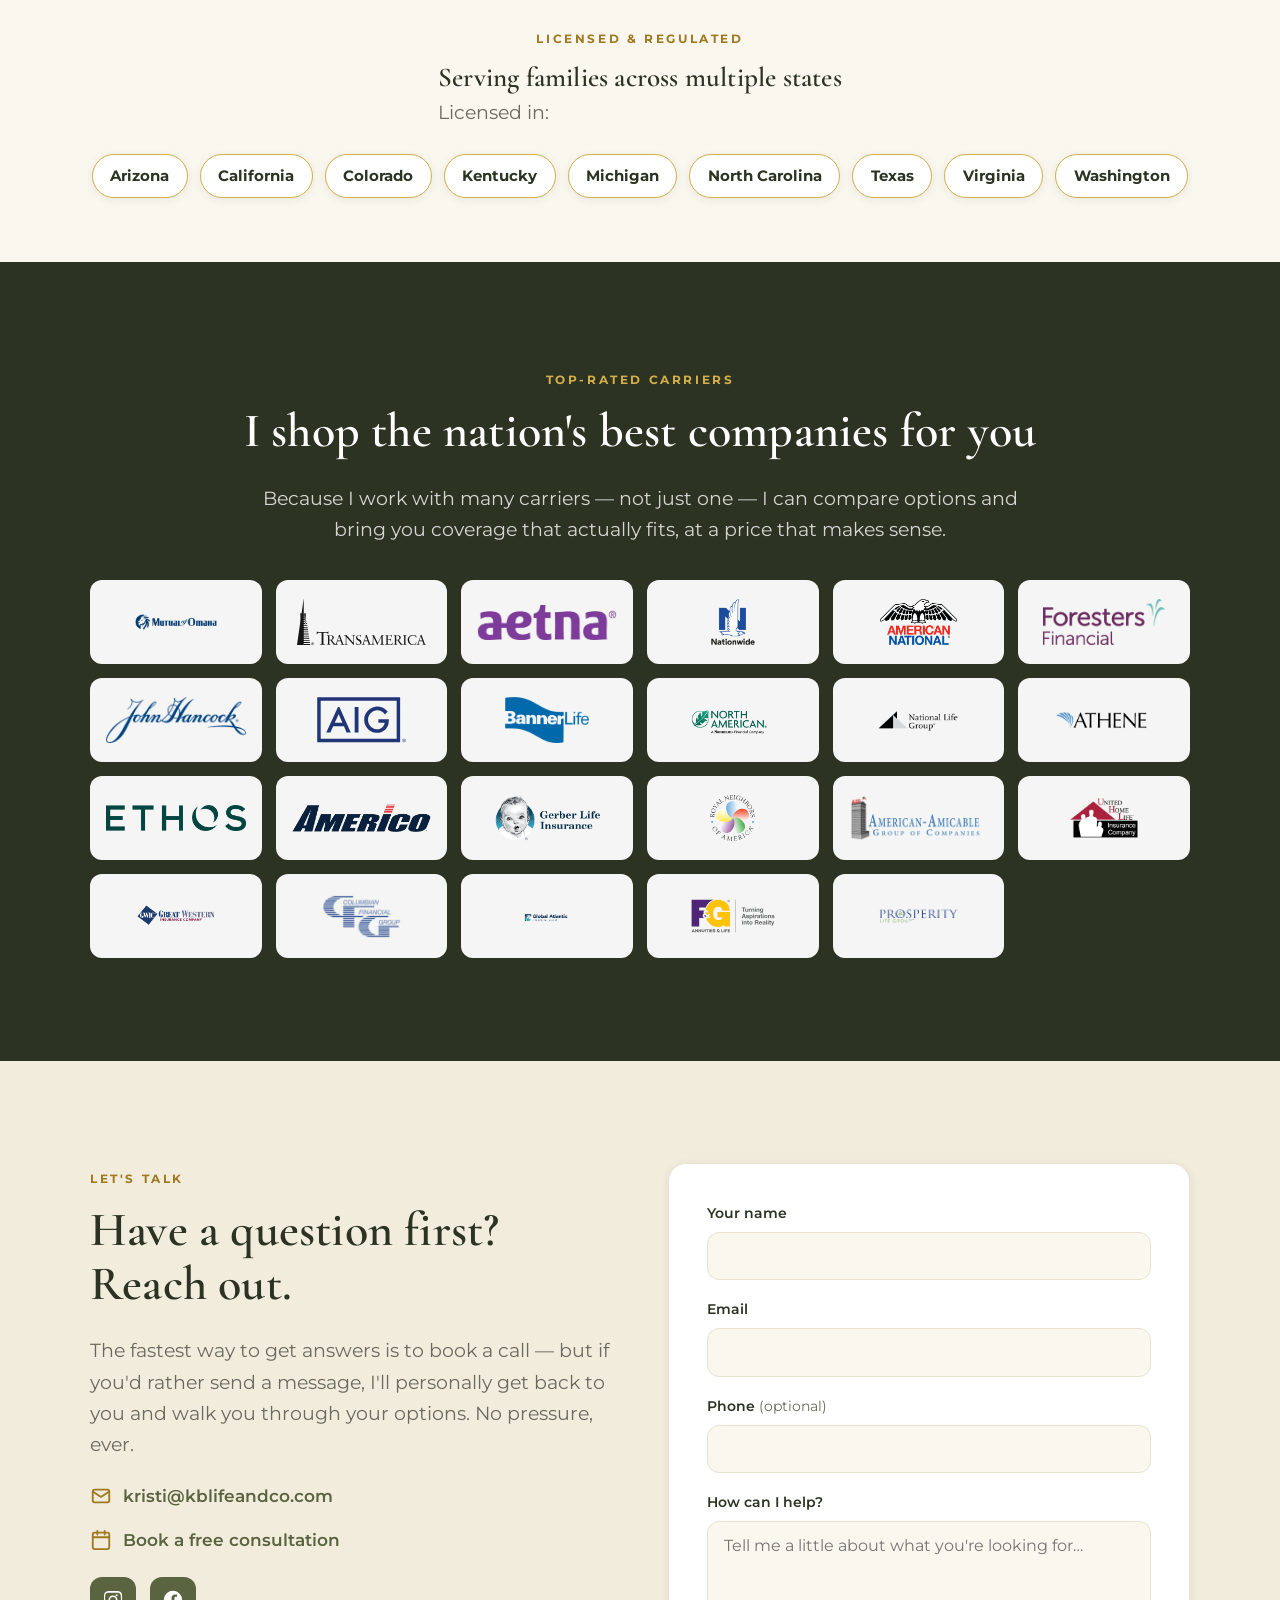
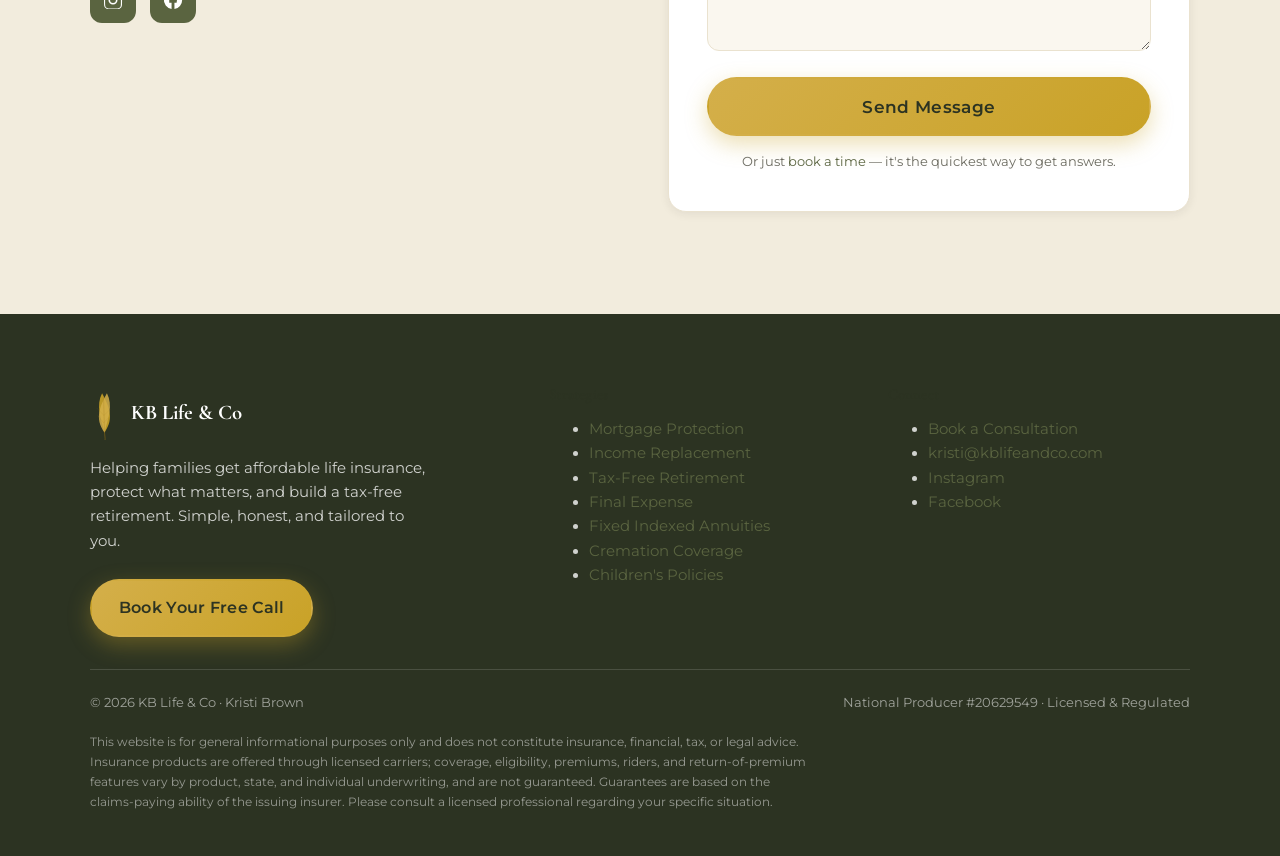
==== commit fa821c5a: "Add Colorado to states covered; add Cave Creek AZ landing page" ====
--- a/index.html
+++ b/index.html
@@ -192,6 +192,7 @@
     <div class="states__chips">
       <span class="chip">Arizona</span>
       <span class="chip">California</span>
+      <span class="chip">Colorado</span>
       <span class="chip">Kentucky</span>
       <span class="chip">Michigan</span>
       <span class="chip">North Carolina</span>
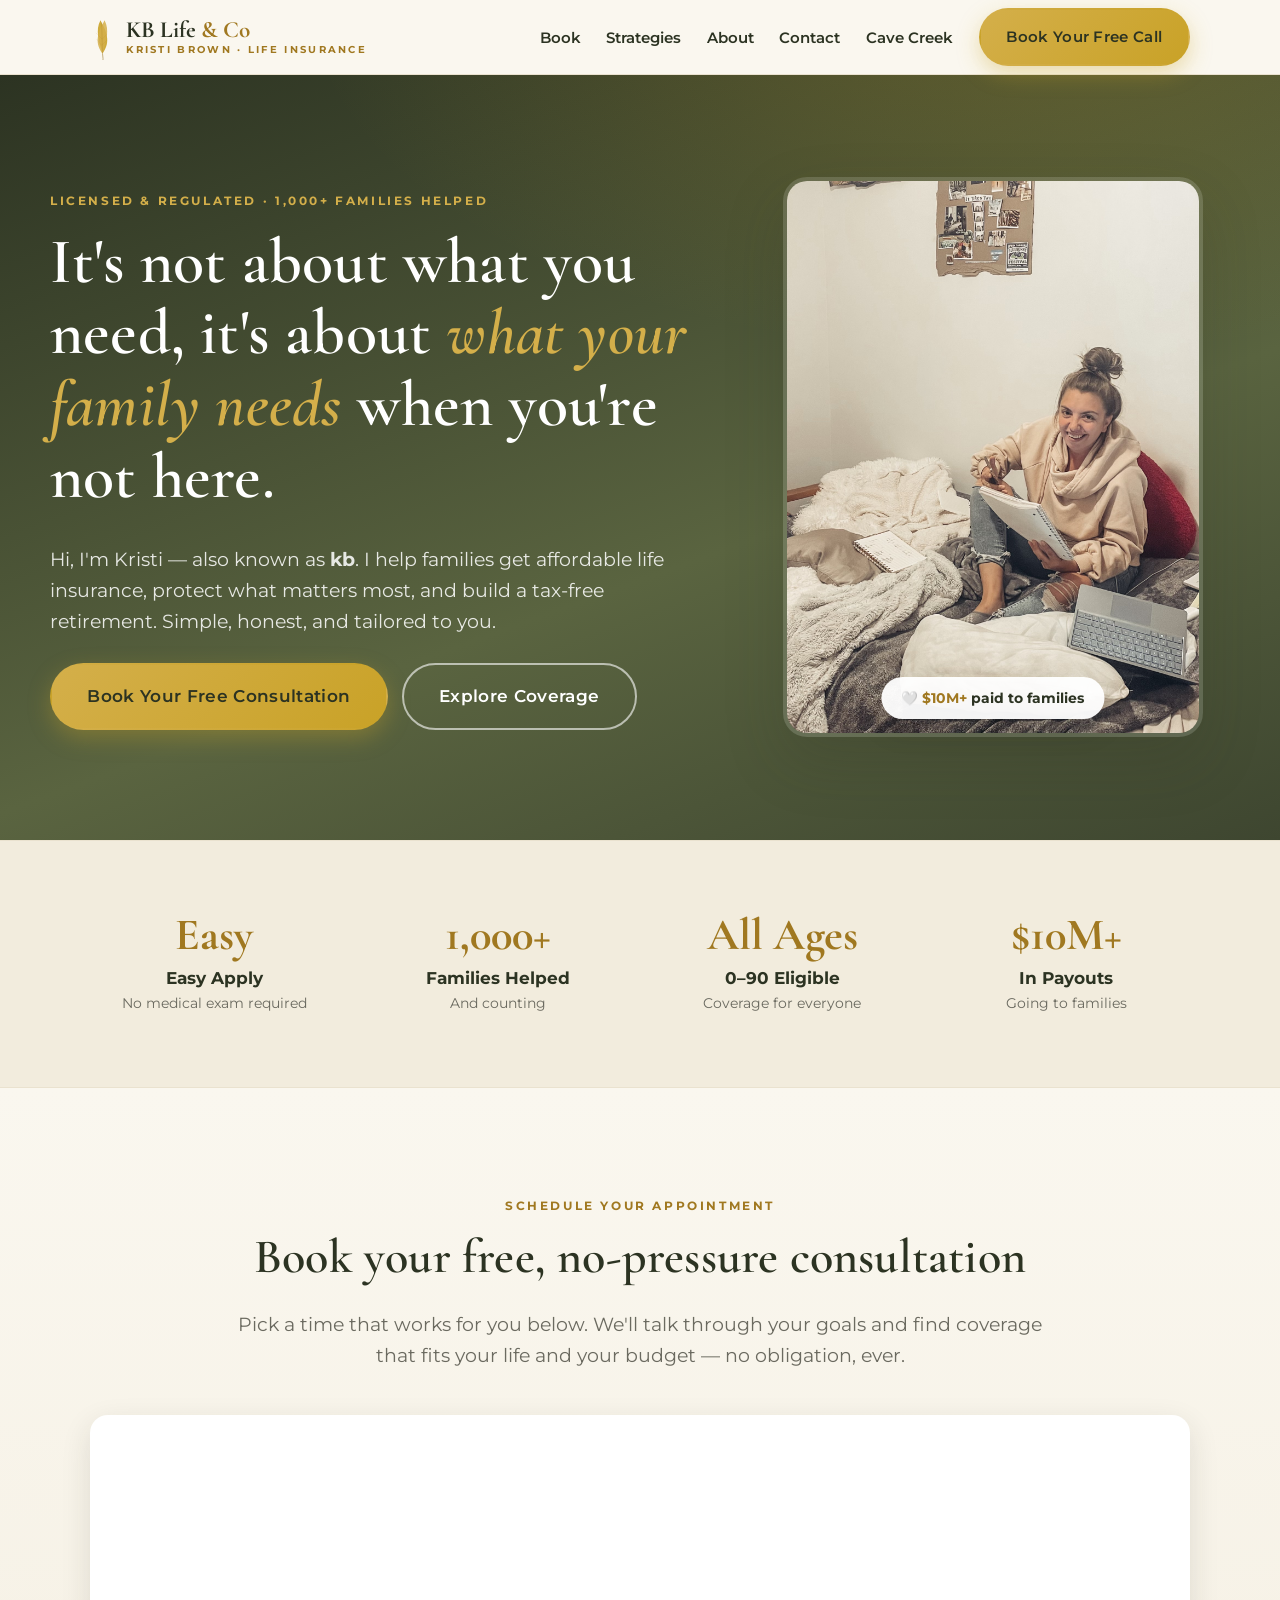
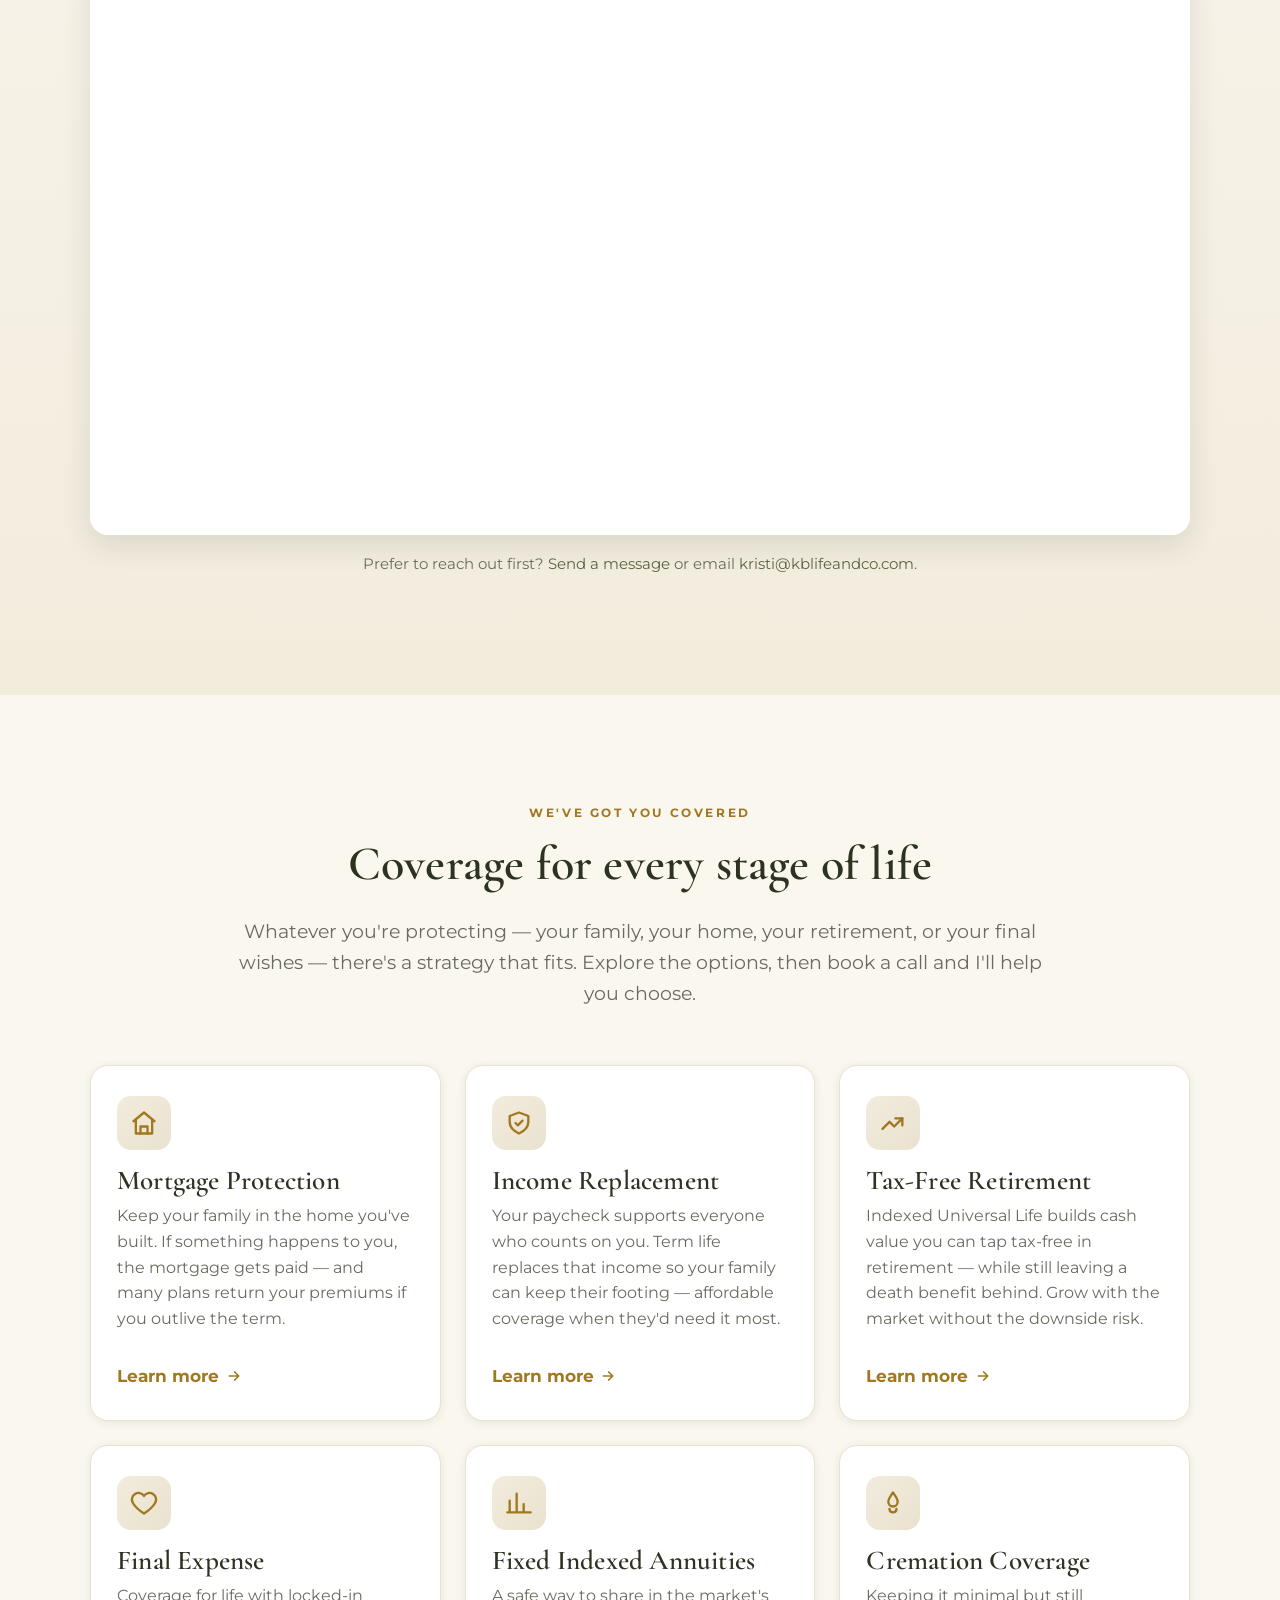
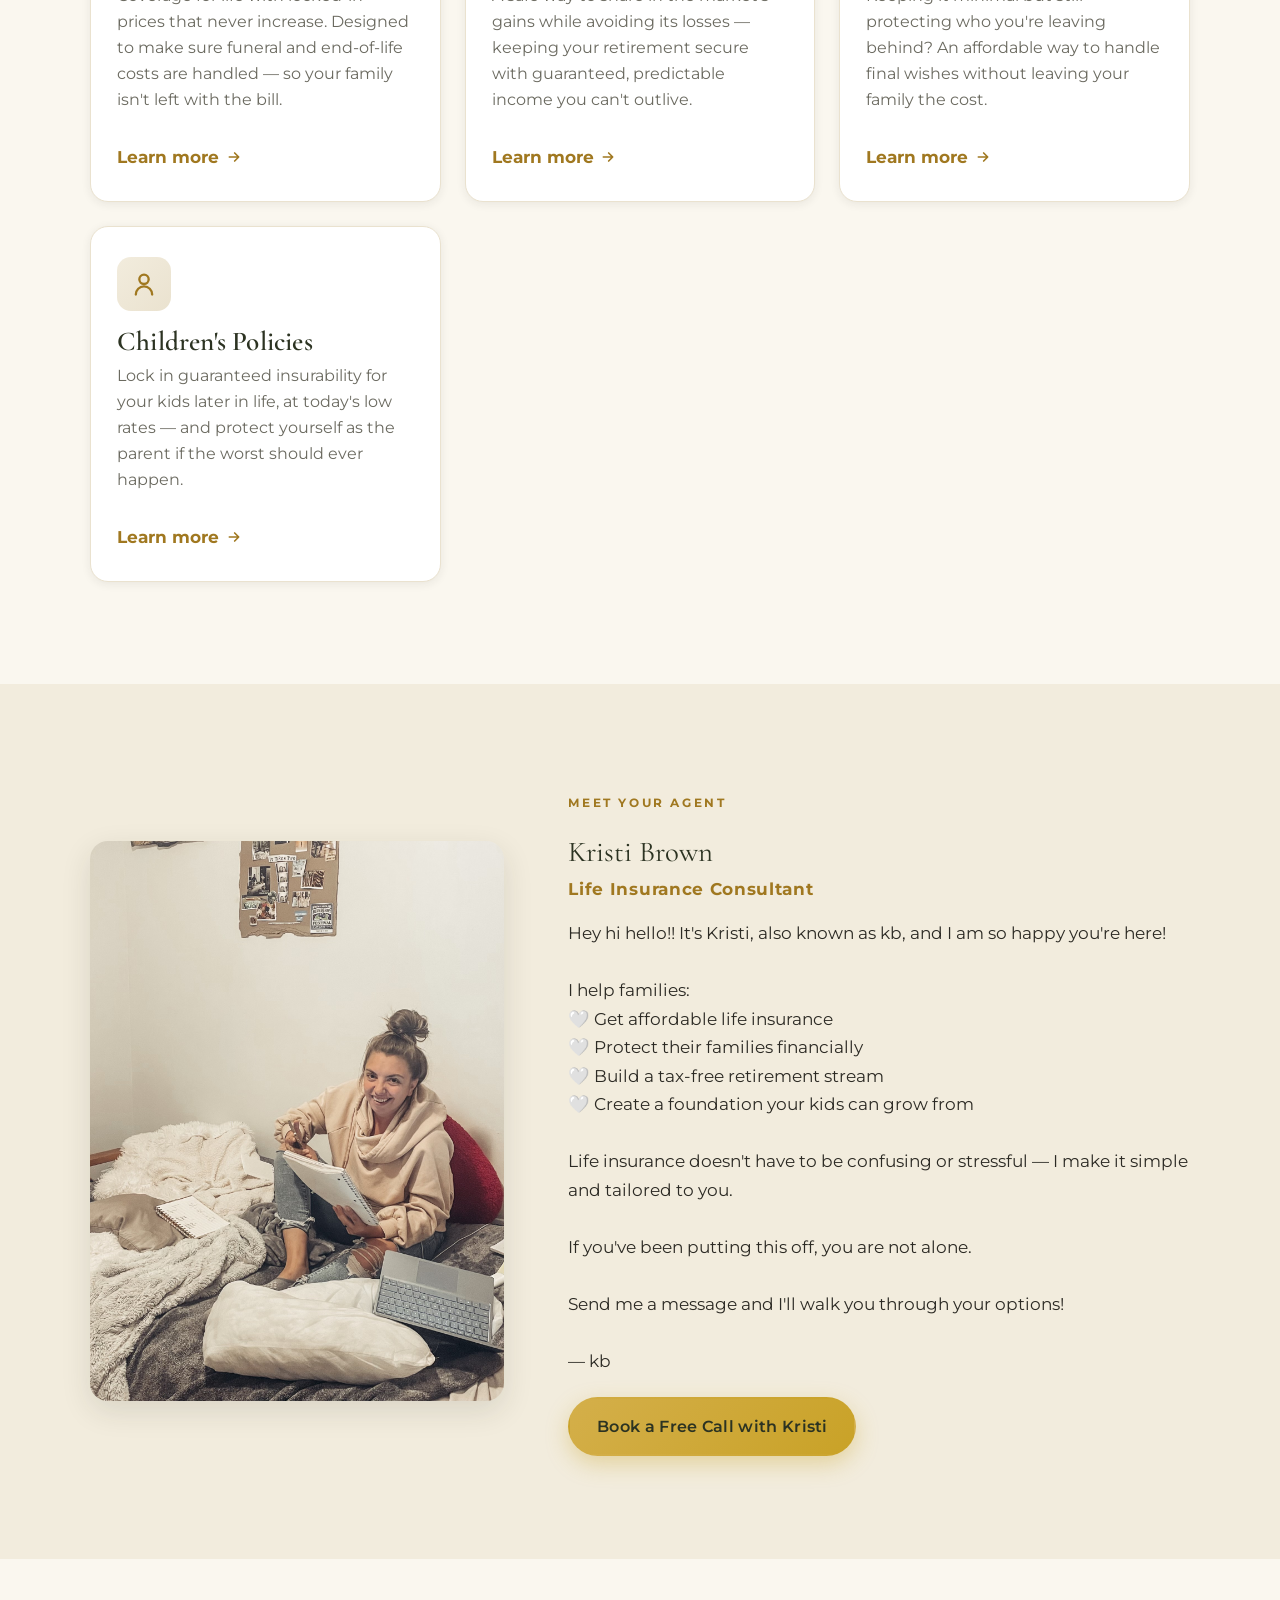
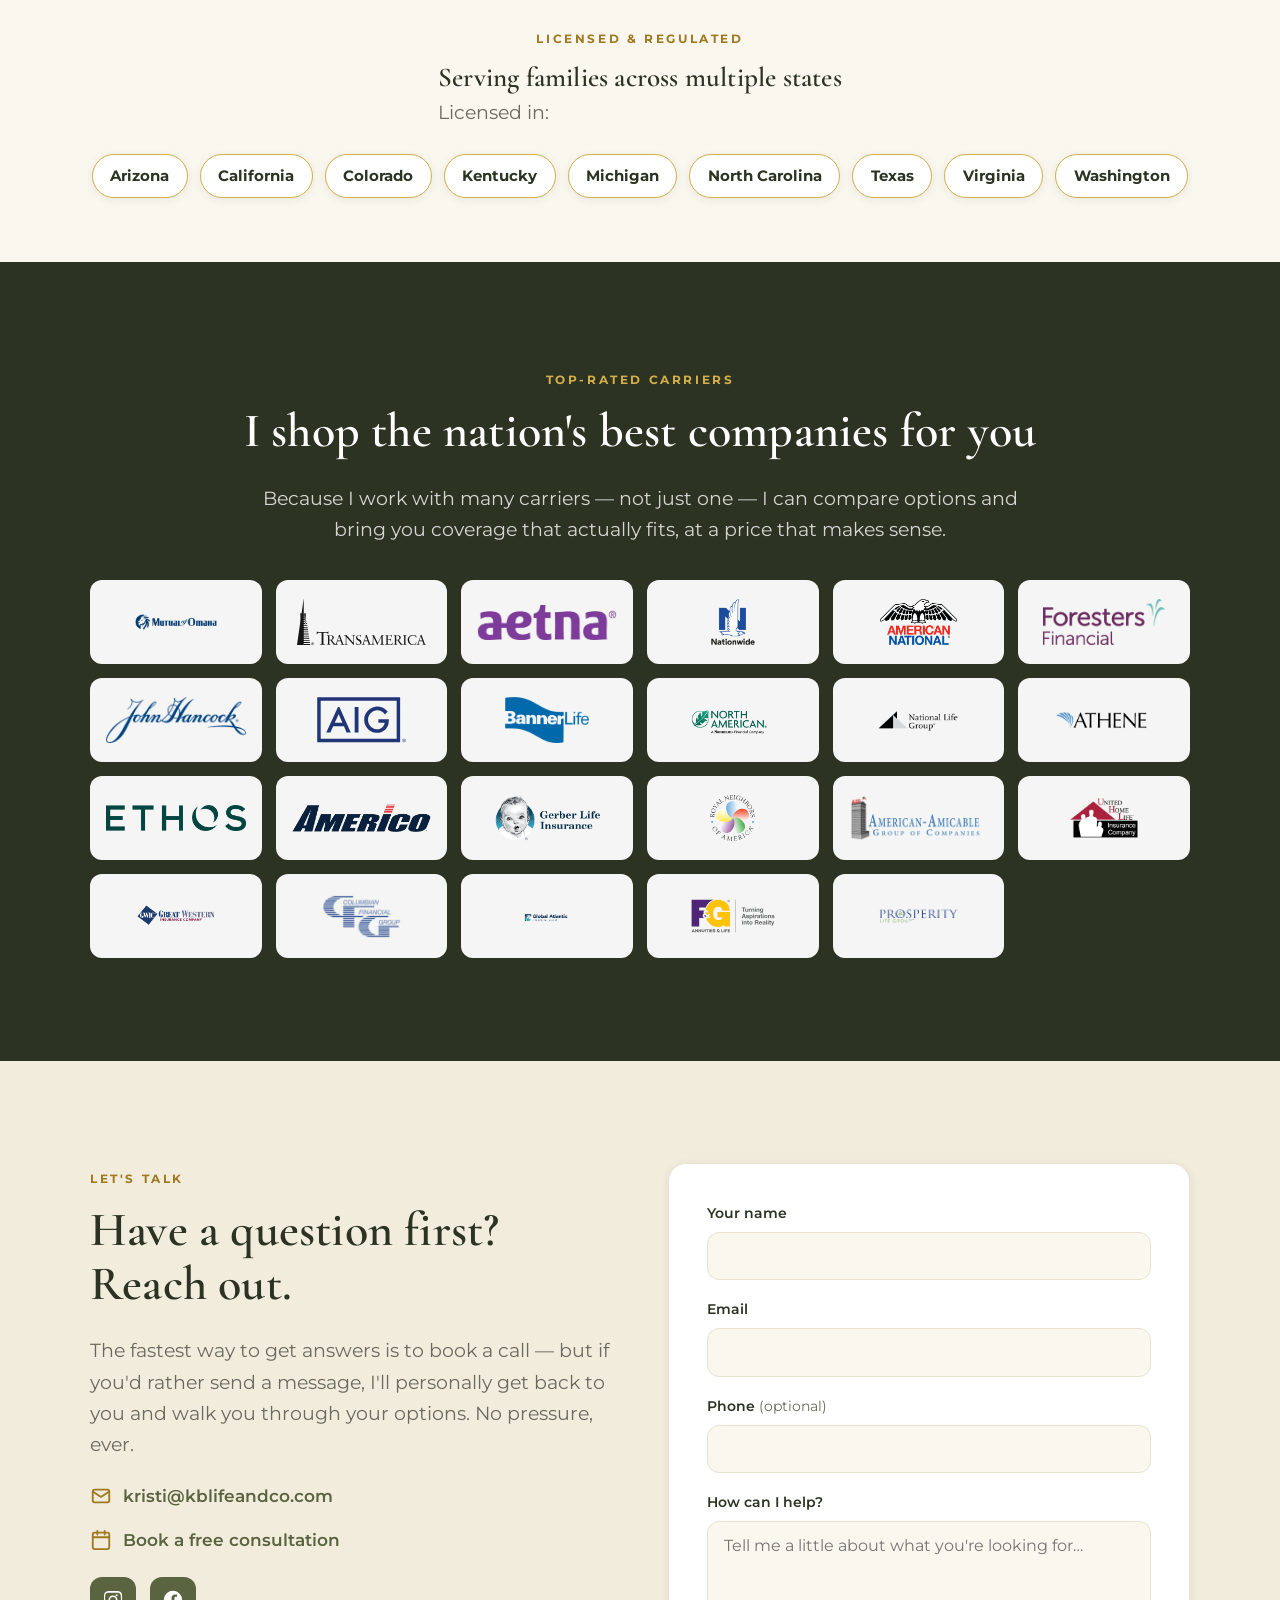
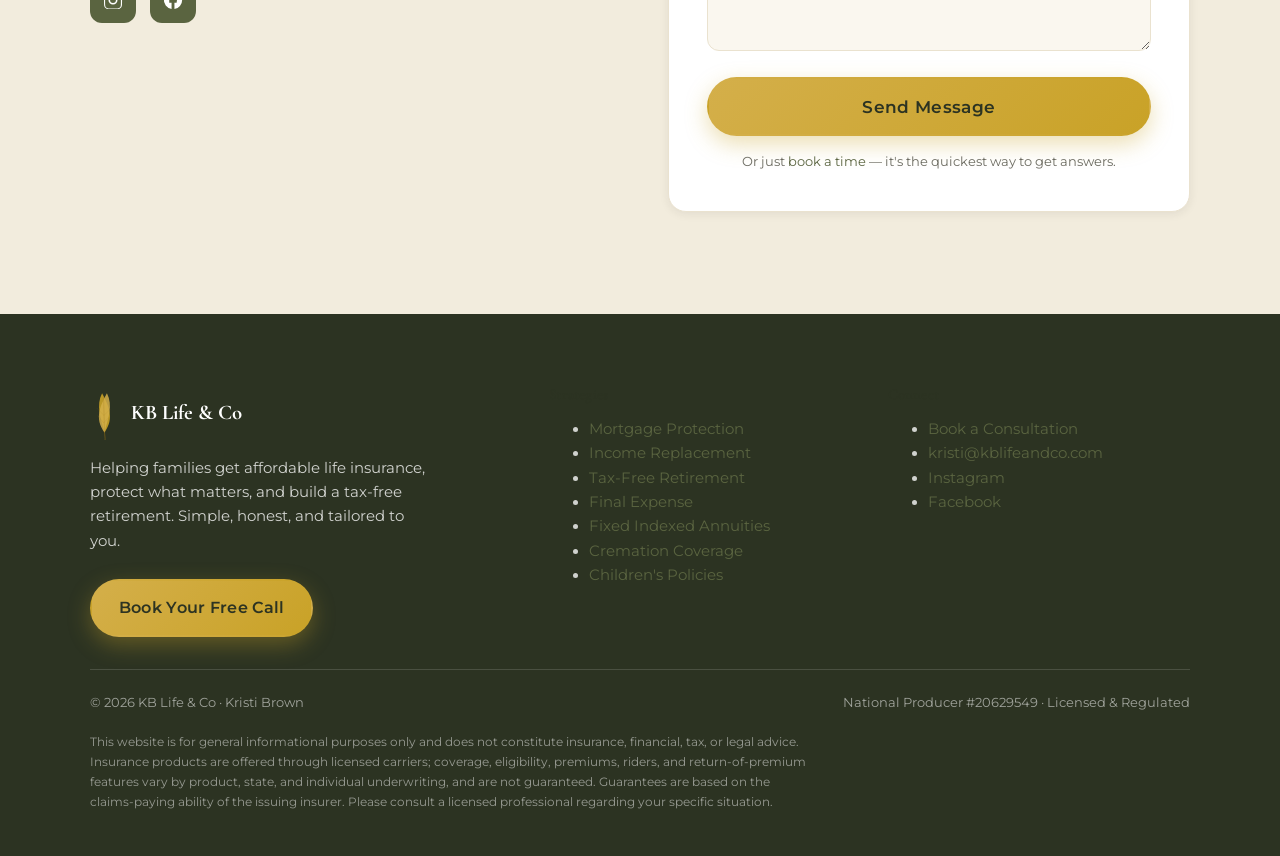
==== commit 2aa5d2b6: "Add Cave Creek link to site nav on all pages" ====
--- a/index.html
+++ b/index.html
@@ -35,6 +35,7 @@
         <li><a href="#strategies">Strategies</a></li>
         <li><a href="#about">About</a></li>
         <li><a href="#contact">Contact</a></li>
+        <li><a href="cave-creek-az.html">Cave Creek</a></li>
         <li><a class="btn btn--gold" href="#book">Book Your Free Call</a></li>
       </ul>
     </nav>
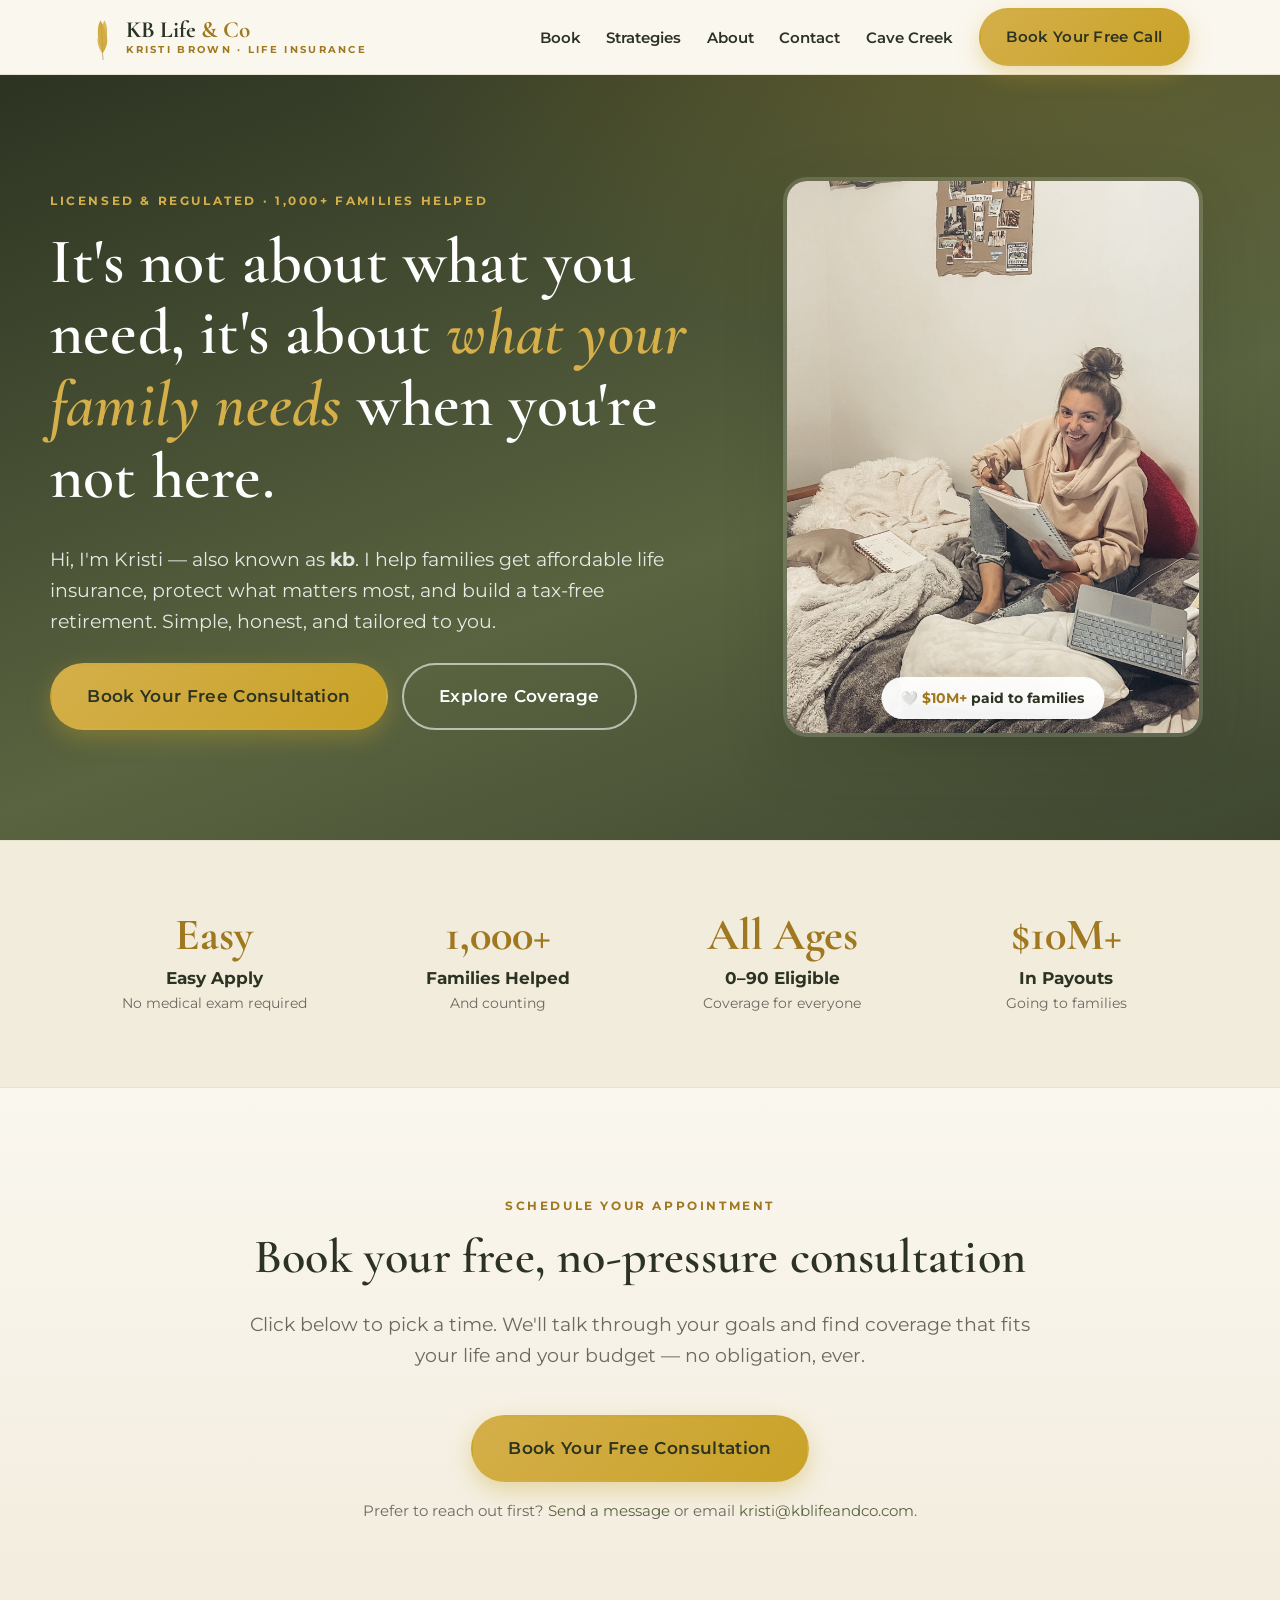
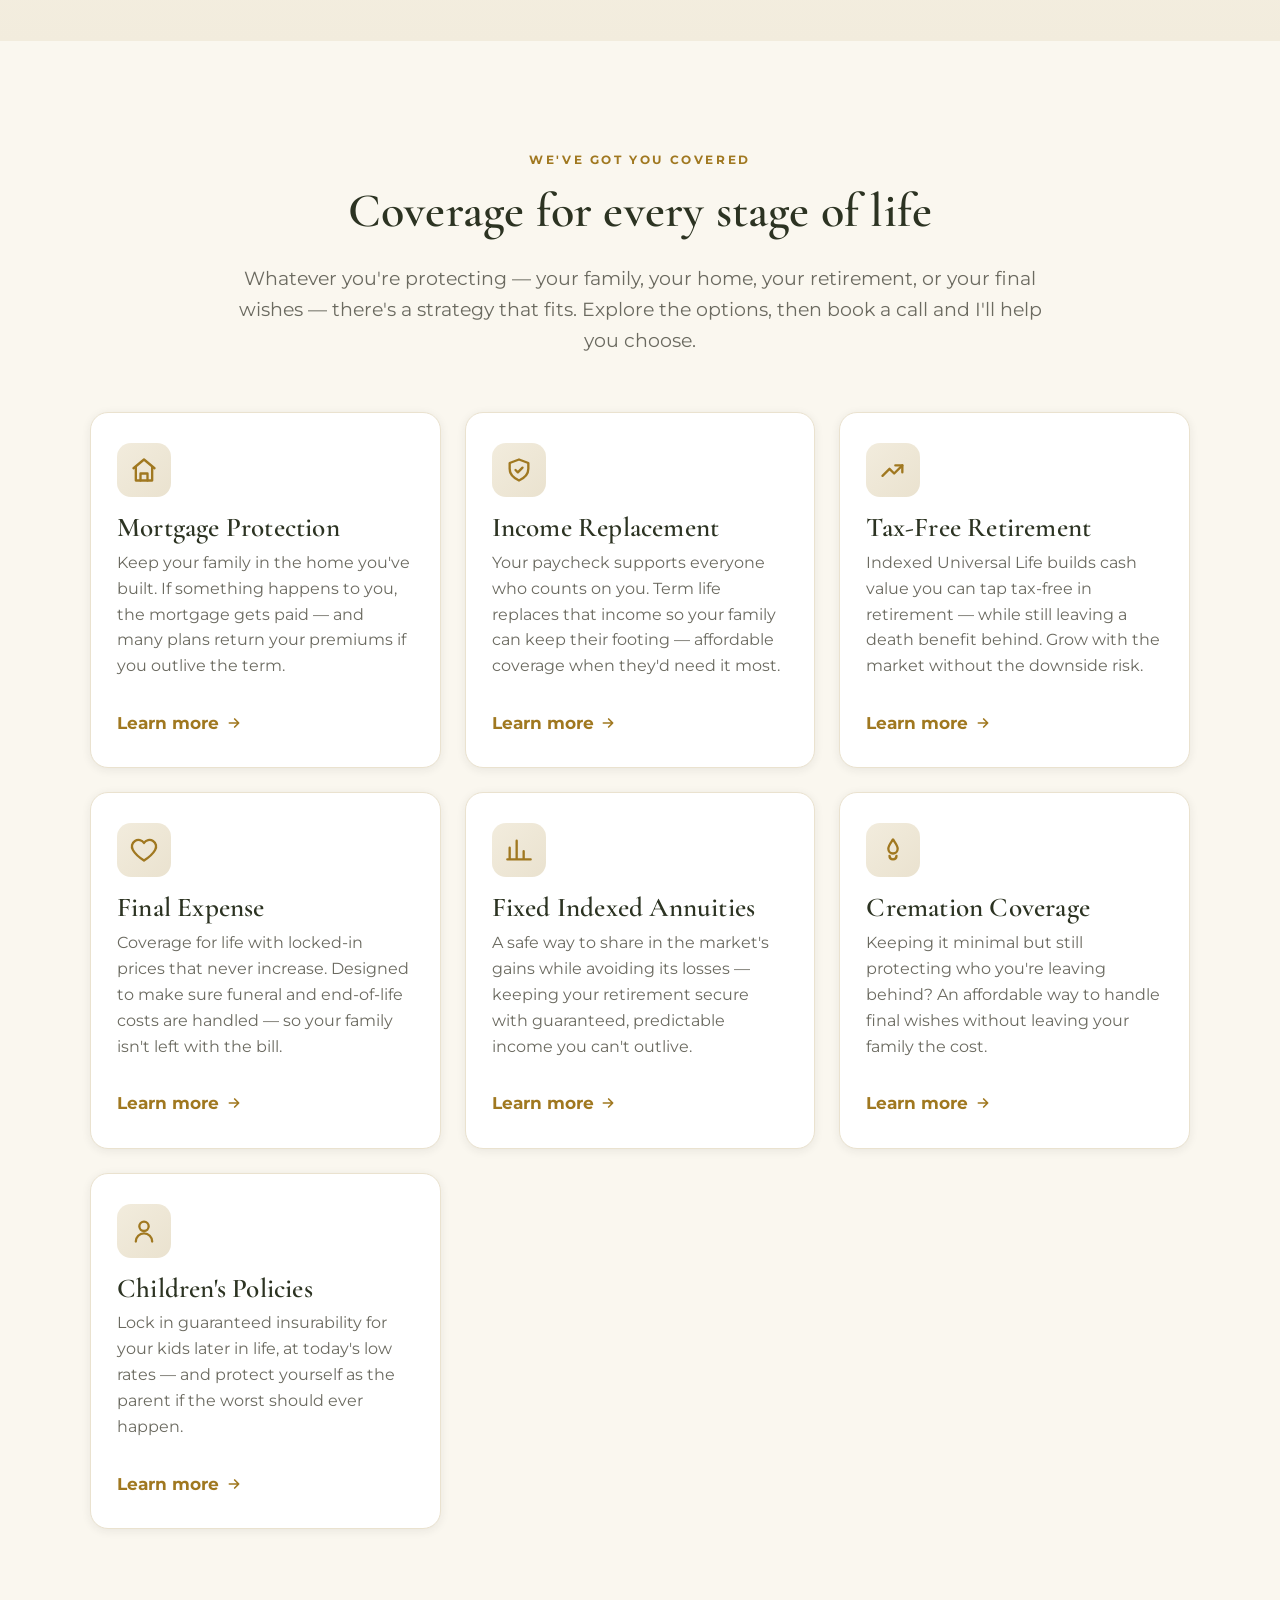
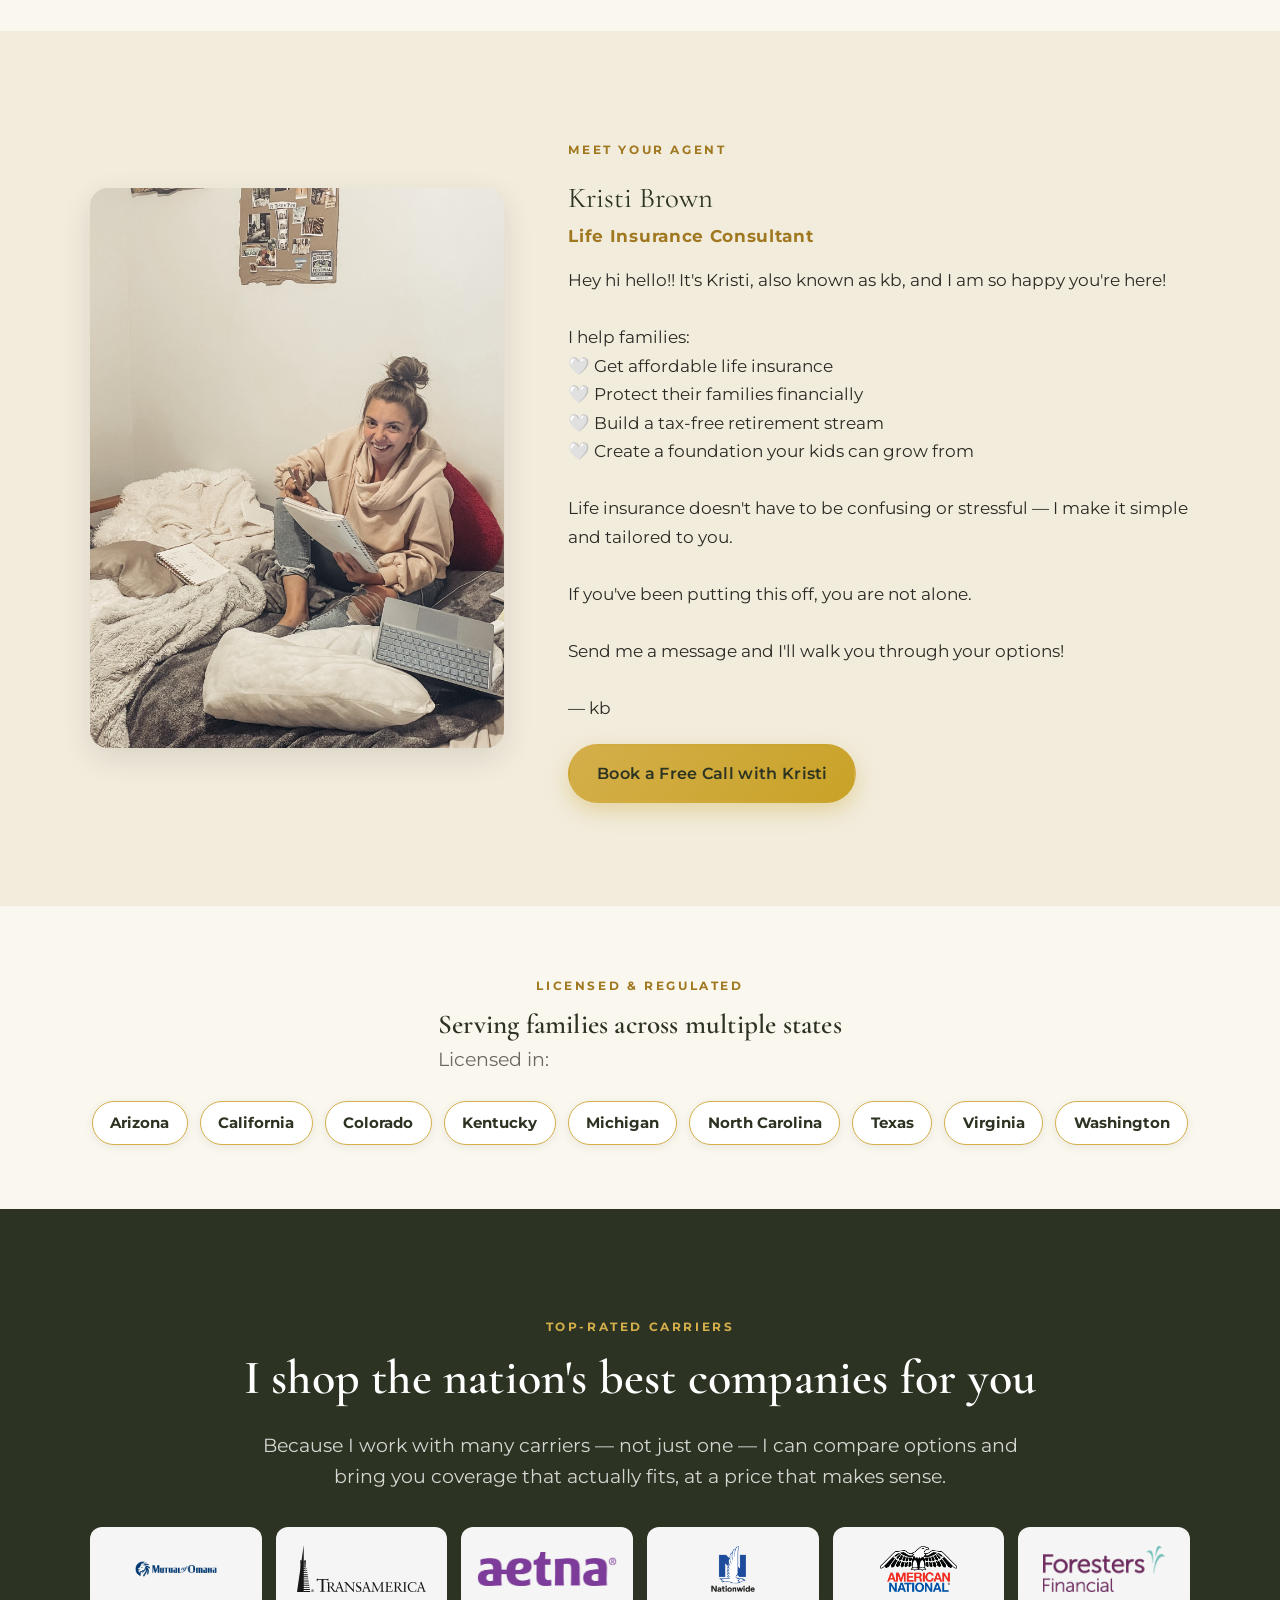
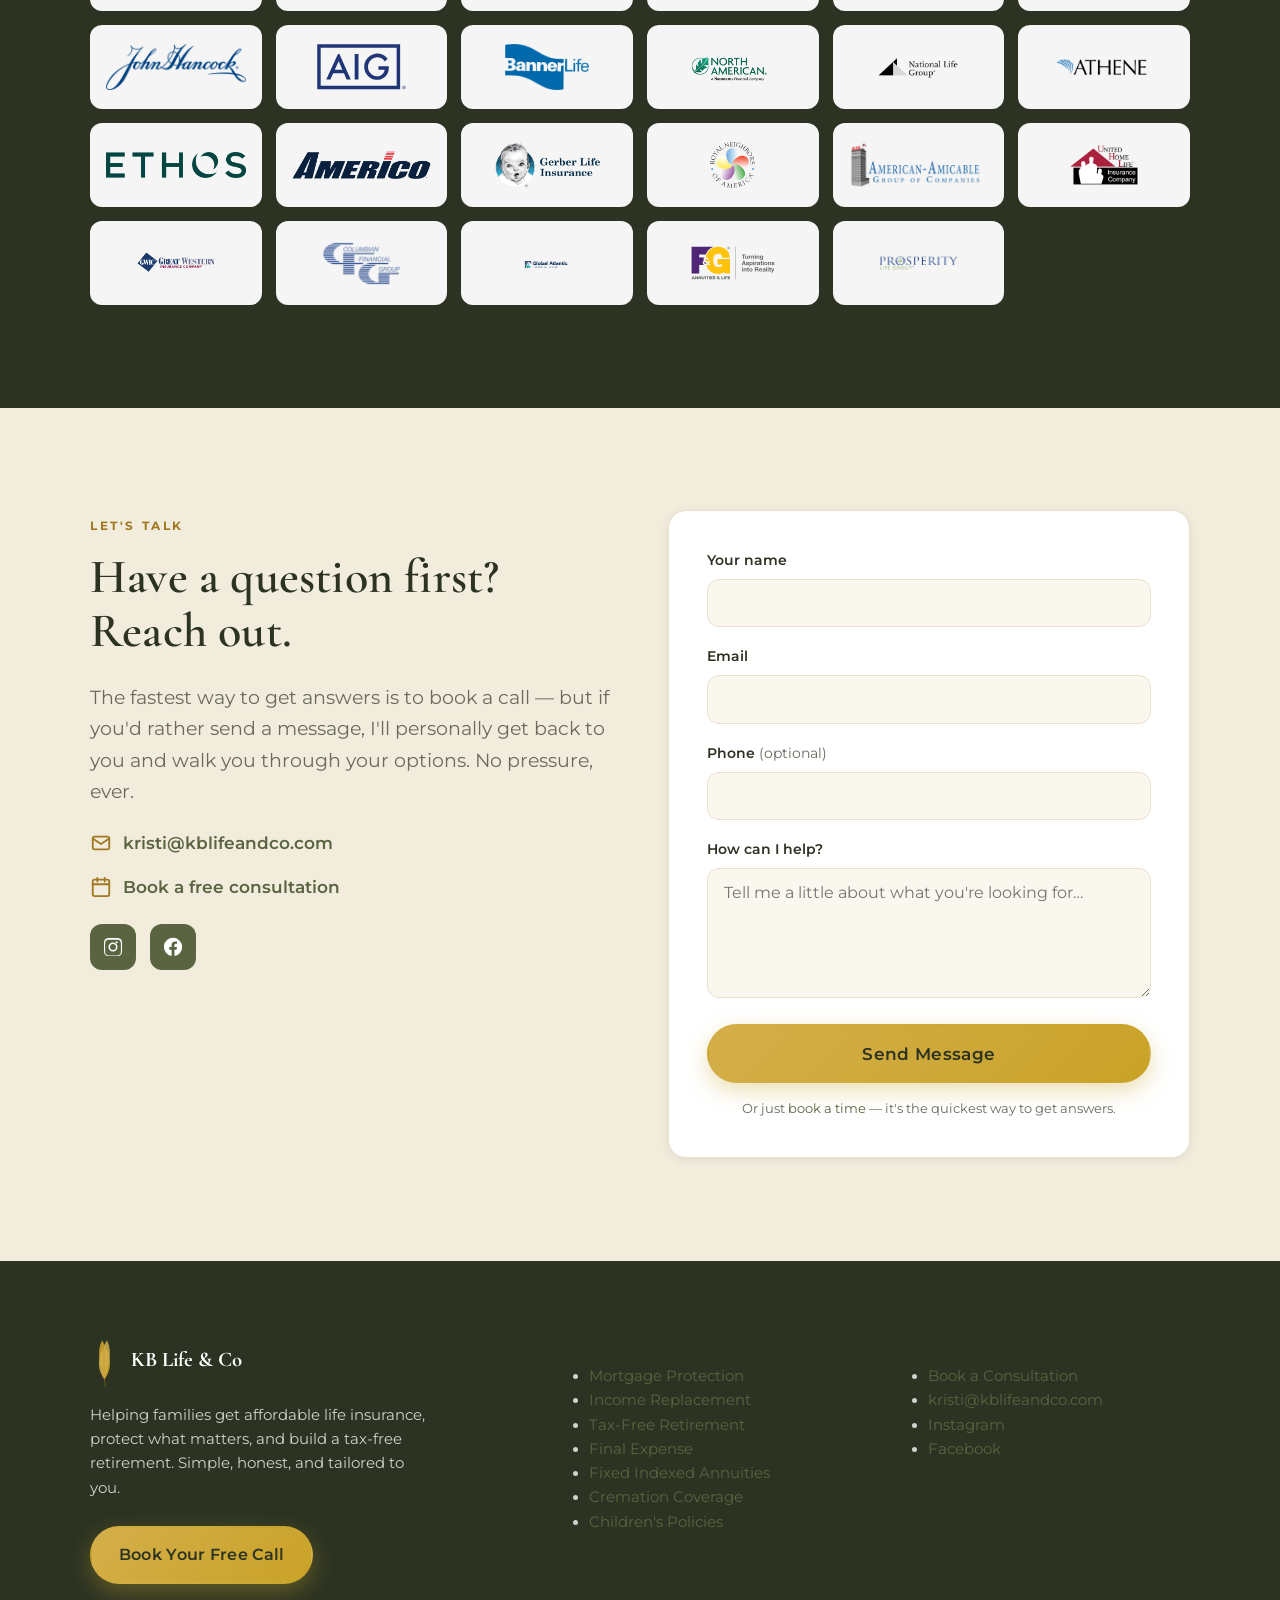
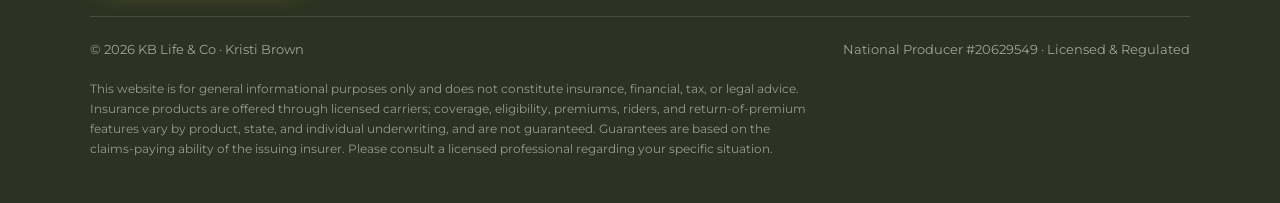
==== commit eddc757a: "Make Book links open Calendly directly instead of embedding Replaces the inline Calendly widget with" ====
--- a/index.html
+++ b/index.html
@@ -31,12 +31,12 @@
         <span></span><span></span><span></span>
       </button>
       <ul class="nav__links" id="nav-links">
-        <li><a href="#book">Book</a></li>
+        <li><a href="https://calendly.com/kblifeagencyandco/lit" target="_blank" rel="noopener">Book</a></li>
         <li><a href="#strategies">Strategies</a></li>
         <li><a href="#about">About</a></li>
         <li><a href="#contact">Contact</a></li>
         <li><a href="cave-creek-az.html">Cave Creek</a></li>
-        <li><a class="btn btn--gold" href="#book">Book Your Free Call</a></li>
+        <li><a class="btn btn--gold" href="https://calendly.com/kblifeagencyandco/lit" target="_blank" rel="noopener">Book Your Free Call</a></li>
       </ul>
     </nav>
   </div>
@@ -50,7 +50,7 @@
       <h1>It's not about what you need, it's about <em>what your family needs</em> when you're not here.</h1>
       <p class="lead">Hi, I'm Kristi — also known as <strong>kb</strong>. I help families get affordable life insurance, protect what matters most, and build a tax-free retirement. Simple, honest, and tailored to you.</p>
       <div class="hero__cta">
-        <a class="btn btn--gold btn--lg" href="#book">Book Your Free Consultation</a>
+        <a class="btn btn--gold btn--lg" href="https://calendly.com/kblifeagencyandco/lit" target="_blank" rel="noopener">Book Your Free Consultation</a>
         <a class="btn btn--ghost-light btn--lg" href="#strategies">Explore Coverage</a>
       </div>
     </div>
@@ -78,10 +78,9 @@
   <div class="container center">
     <span class="eyebrow">Schedule Your Appointment</span>
     <h2>Book your free, no-pressure consultation</h2>
-    <p class="lead center">Pick a time that works for you below. We'll talk through your goals and find coverage that fits your life and your budget — no obligation, ever.</p>
+    <p class="lead center">Click below to pick a time. We'll talk through your goals and find coverage that fits your life and your budget — no obligation, ever.</p>
     <div style="height:28px"></div>
-    <!-- Calendly inline widget -->
-    <div class="calendly-inline-widget" data-url="https://calendly.com/kblifeagencyandco/lit?hide_gdpr_banner=1&primary_color=c9a227" data-resize="true"></div>
+    <a class="btn btn--gold btn--lg" href="https://calendly.com/kblifeagencyandco/lit" target="_blank" rel="noopener">Book Your Free Consultation</a>
     <p class="booking__fallback">Prefer to reach out first? <a href="#contact">Send a message</a> or email <a href="mailto:kristi@kblifeandco.com">kristi@kblifeandco.com</a>.</p>
   </div>
 </section>
@@ -177,7 +176,7 @@
 
 — kb</div>
         <div class="hero__cta" style="margin-top:1.4rem">
-          <a class="btn btn--gold" href="#book">Book a Free Call with Kristi</a>
+          <a class="btn btn--gold" href="https://calendly.com/kblifeagencyandco/lit" target="_blank" rel="noopener">Book a Free Call with Kristi</a>
         </div>
       </div>
     </div>
@@ -252,7 +251,7 @@
         </div>
         <div class="contact__line">
           <svg viewBox="0 0 24 24" fill="none" stroke-width="2" stroke-linecap="round" stroke-linejoin="round"><path d="M8 2v4M16 2v4M3 9h18"/><rect x="3" y="4" width="18" height="18" rx="2"/></svg>
-          <a href="#book">Book a free consultation</a>
+          <a href="https://calendly.com/kblifeagencyandco/lit" target="_blank" rel="noopener">Book a free consultation</a>
         </div>
         <div class="socials">
           <a href="https://www.instagram.com/_kristib/" target="_blank" rel="noopener" aria-label="Instagram">
@@ -282,7 +281,7 @@
           <textarea id="message" name="message" placeholder="Tell me a little about what you're looking for…" required></textarea>
         </div>
         <button type="submit" class="btn btn--gold btn--lg" style="width:100%; justify-content:center">Send Message</button>
-        <p style="font-size:.82rem;color:var(--muted);margin:.9rem 0 0;text-align:center">Or just <a href="#book">book a time</a> — it's the quickest way to get answers.</p>
+        <p style="font-size:.82rem;color:var(--muted);margin:.9rem 0 0;text-align:center">Or just <a href="https://calendly.com/kblifeagencyandco/lit" target="_blank" rel="noopener">book a time</a> — it's the quickest way to get answers.</p>
       </form>
     </div>
   </div>
@@ -298,7 +297,7 @@
           <b>KB Life &amp; Co</b>
         </div>
         <p style="max-width:34ch">Helping families get affordable life insurance, protect what matters, and build a tax-free retirement. Simple, honest, and tailored to you.</p>
-        <a class="btn btn--gold" href="#book" style="margin-top:.6rem">Book Your Free Call</a>
+        <a class="btn btn--gold" href="https://calendly.com/kblifeagencyandco/lit" target="_blank" rel="noopener" style="margin-top:.6rem">Book Your Free Call</a>
       </div>
       <div>
         <h4>Strategies</h4>
@@ -315,7 +314,7 @@
       <div>
         <h4>Connect</h4>
         <ul>
-          <li><a href="#book">Book a Consultation</a></li>
+          <li><a href="https://calendly.com/kblifeagencyandco/lit" target="_blank" rel="noopener">Book a Consultation</a></li>
           <li><a href="mailto:kristi@kblifeandco.com">kristi@kblifeandco.com</a></li>
           <li><a href="https://www.instagram.com/_kristib/" target="_blank" rel="noopener">Instagram</a></li>
           <li><a href="https://www.facebook.com/profile.php?id=61575520573444" target="_blank" rel="noopener">Facebook</a></li>
@@ -330,7 +329,6 @@
   </div>
 </footer>
 
-<script src="https://assets.calendly.com/assets/external/widget.js" async></script>
 <script src="assets/js/main.js"></script>
 </body>
 </html>
